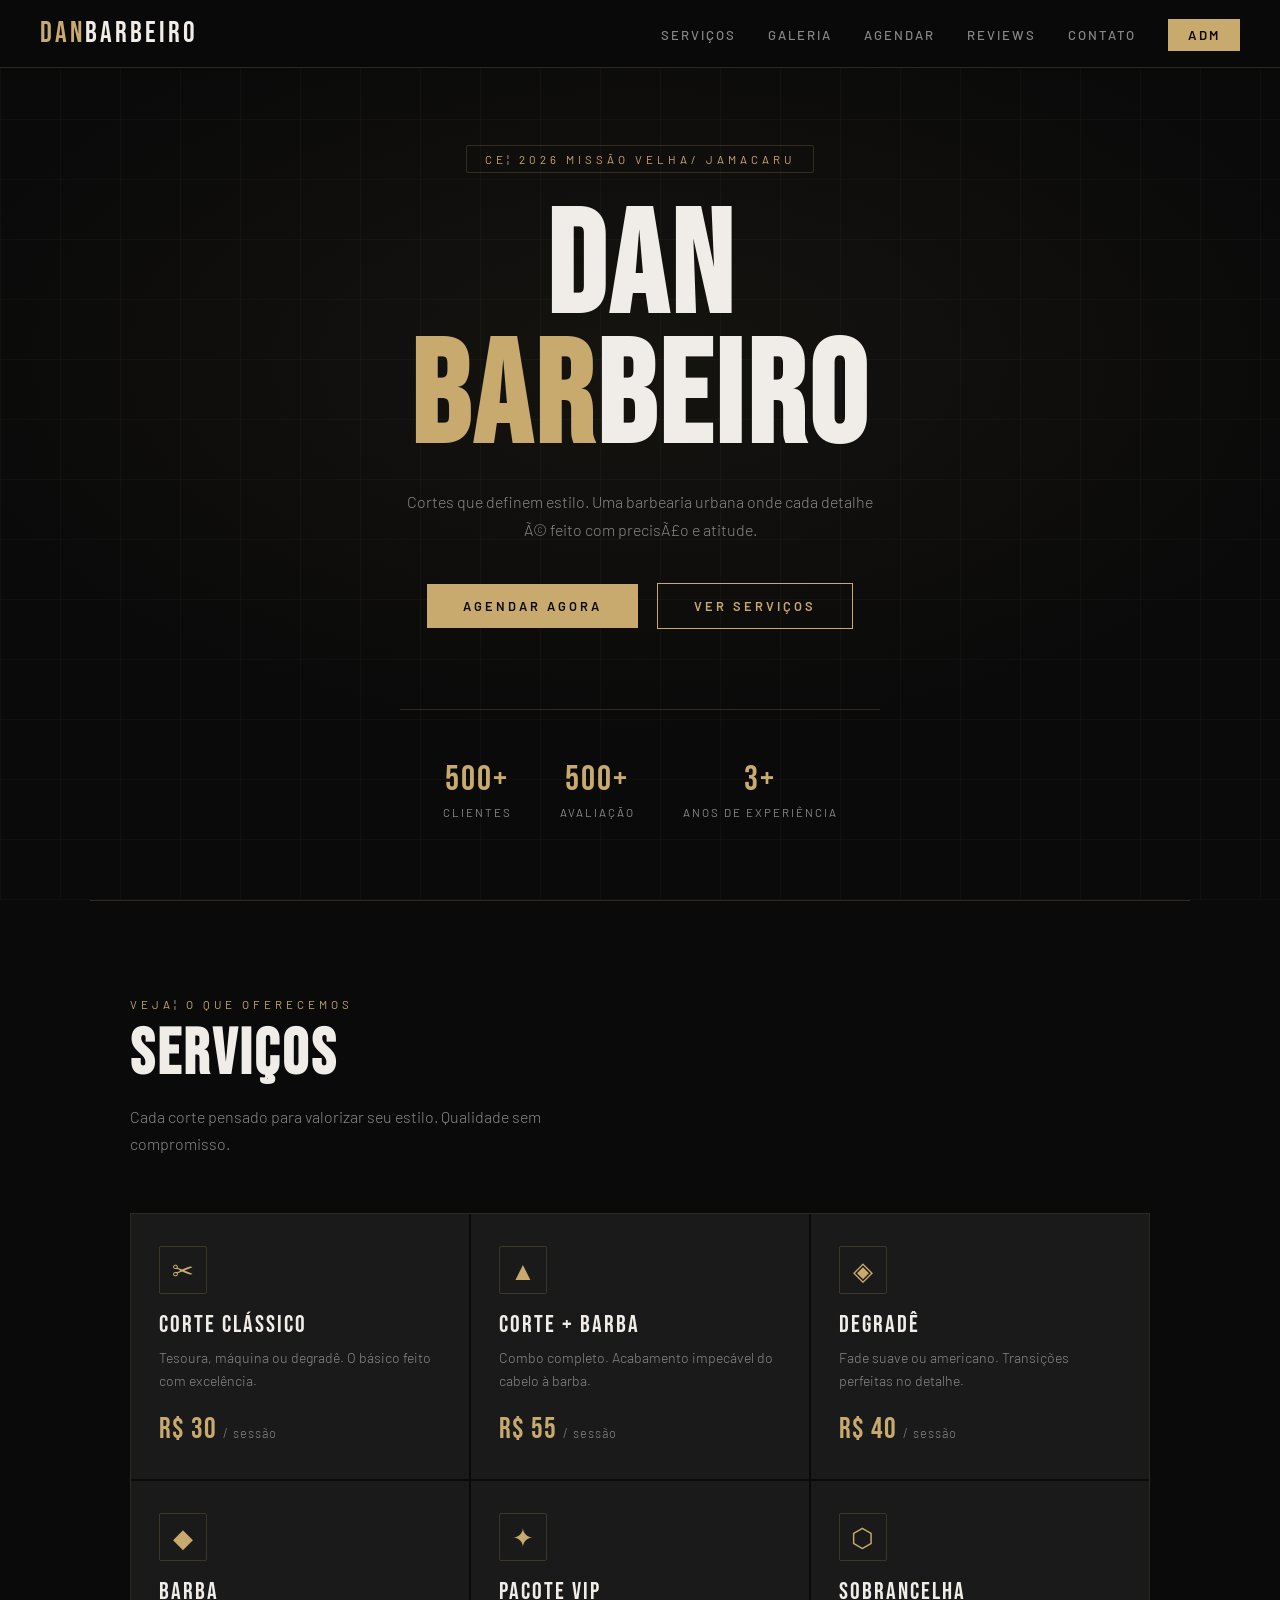
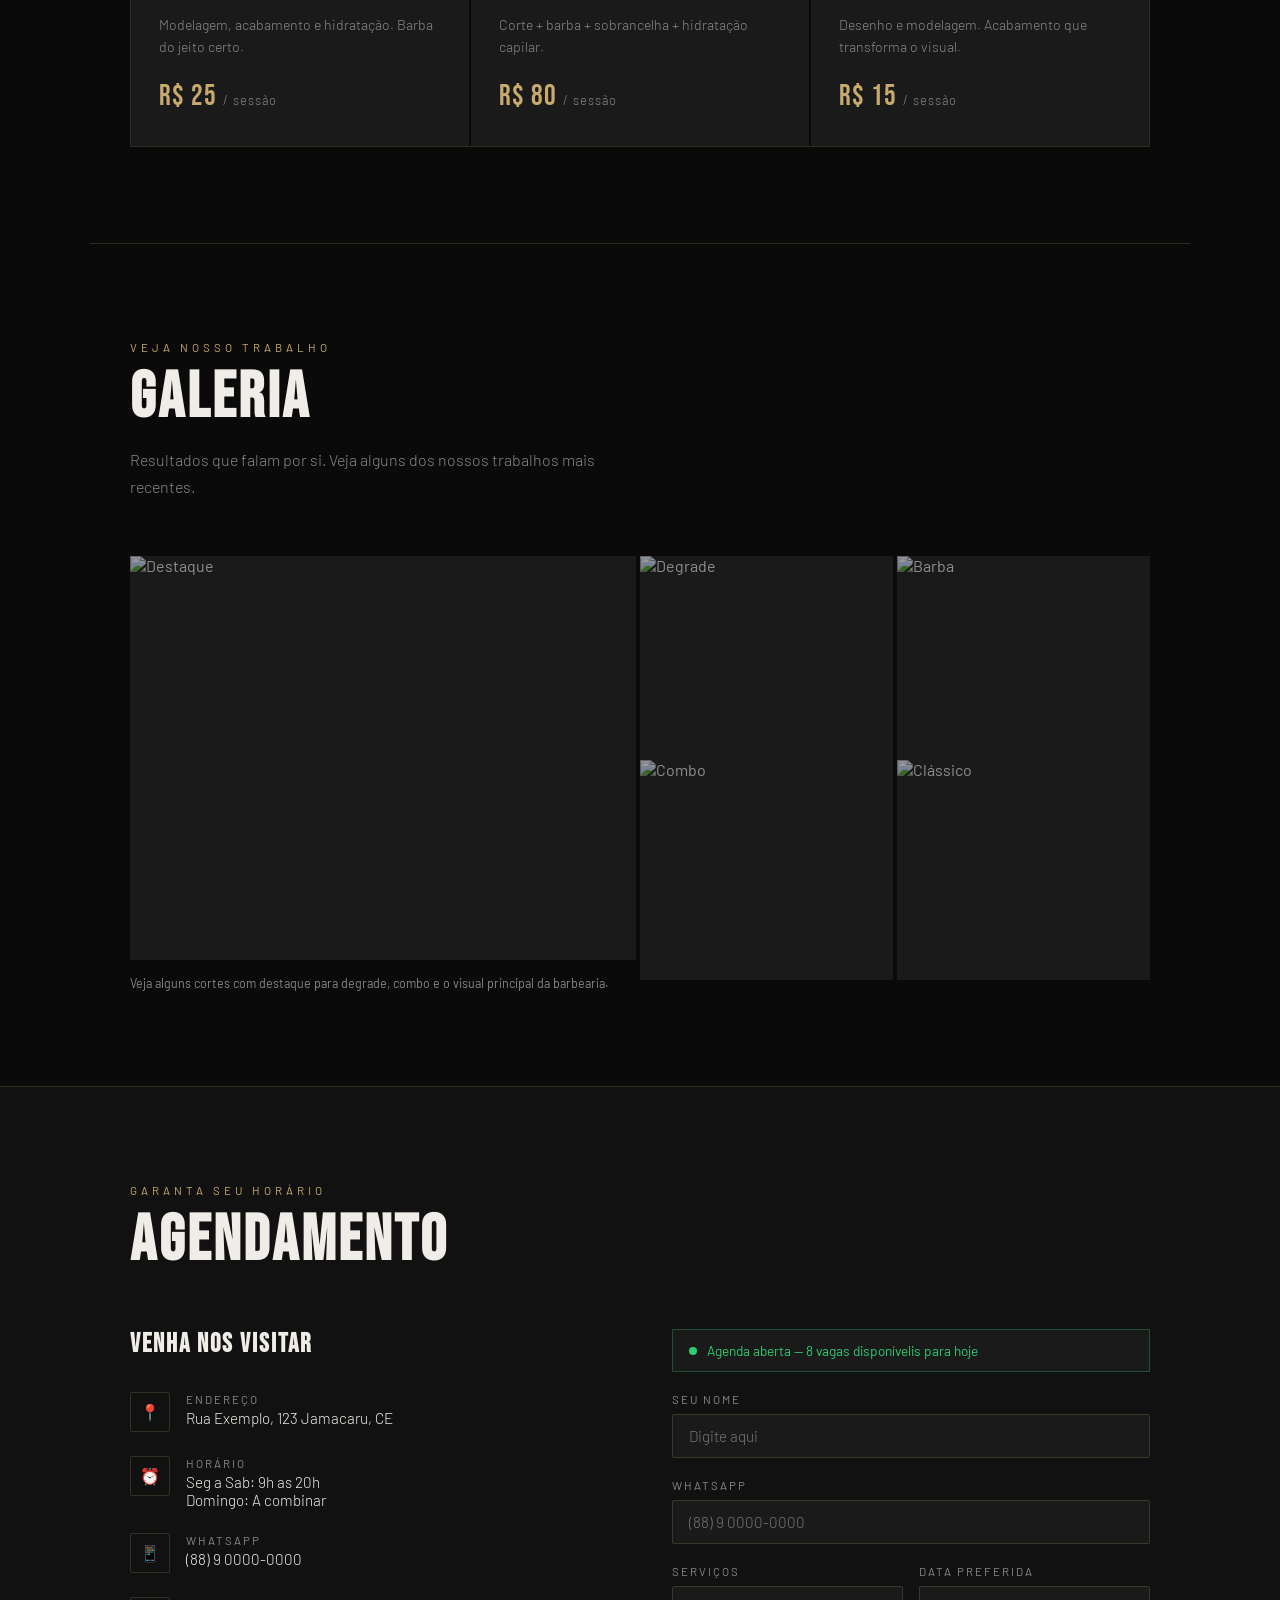
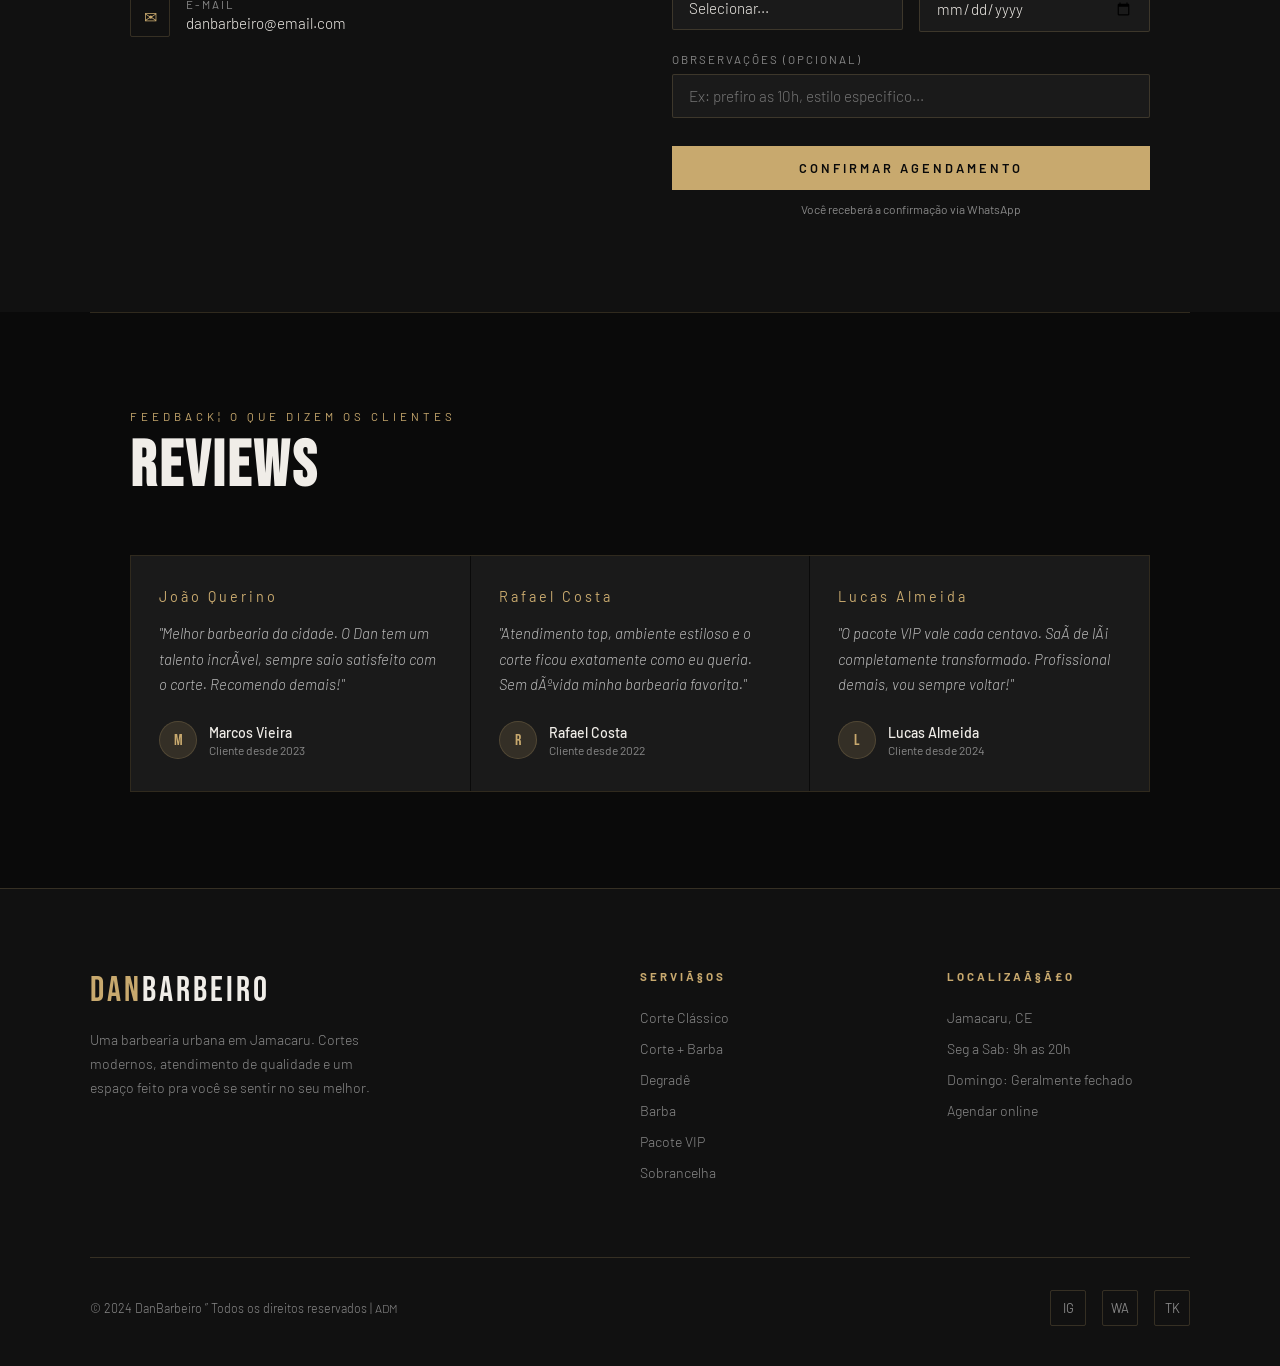
==== index.html @ a3c0af9f "Add files via upload Arquivos barbearia" ====
﻿<!DOCTYPE html>
<html lang="pt-BR">
<head>
  <meta charset="UTF-8">
  <meta name="viewport" content="width=device-width, initial-scale=1.0">
  <title>DanBarbeiro Barbearia Urbana | Jamacaru CE</title>
  <meta name="description" content="DanBarbeiro Barbearia urbana em Jamacaru. Cortes modernos, degrade, barba e muito mais. Agende online!">
  <link href="https://fonts.googleapis.com/css2?family=Bebas+Neue&family=Barlow:wght@300;400;500;600&display=swap" rel="stylesheet">
  <link rel="stylesheet" href="styles.css">
</head>
<body>

<!-- NAV -->
<nav>
  <a href="#hero" class="logo">Dan<span>Barbeiro</span></a>
  <ul class="nav-links">
    <li><a href="#promocoes-section" id="nav-promo" style="display:none;">Promoções</a></li>
    <li><a href="#servicos">Serviços</a></li>
    <li><a href="#galeria">Galeria</a></li>
    <li><a href="#agendamento-wrap">Agendar</a></li>
    <li><a href="#depoimentos">Reviews</a></li>
    <li><a href="#contato">Contato</a></li>
    <li><a href="admin.html" class="nav-cta" target="_blank">ADM</a></li>
  </ul>
</nav>

<!-- PROMO BANNER -->
<div id="promo-banner">
  <div class="promo-banner-inner">
    <span class="promo-banner-tag" id="promo-banner-tag">Veja¦ Promoção</span>
    <span class="promo-banner-text" id="promo-banner-text">Promoção especial disponivel!</span>
    <a href="#promocoes-section" class="promo-banner-btn">Ver oferta</a>
    <button class="promo-banner-close" onclick="closeBanner()">âœ•</button>
  </div>
</div>

<!-- HERO -->
<div id="hero">
  <div class="hero-bg"></div>
  <div class="hero-lines"></div>
  <div style="position:relative;z-index:1;">
    <div class="hero-tag fade-up">CE¦ 2026 Missão Velha/ Jamacaru</div>
    <h1 class="fade-up delay-1">DAN<br><span class="gold">BAR</span>BEIRO</h1>
    <p class="hero-sub fade-up delay-2">Cortes que definem estilo. Uma barbearia urbana onde cada detalhe Ã© feito com precisÃ£o e atitude.</p>
    <div class="fade-up delay-3">
      <a href="#agendamento-wrap" class="btn btn-primary">Agendar agora</a>
      <a href="#servicos" class="btn btn-outline">Ver serviços</a>
    </div>
    <div class="hero-stats fade-up delay-4">
      <div class="stat"><div class="stat-num">500+</div><div class="stat-label">Clientes</div></div>
      <div class="stat"><div class="stat-num">500+</div><div class="stat-label">Avaliação</div></div>
      <div class="stat"><div class="stat-num">3+</div><div class="stat-label">Anos de experiência</div></div>
    </div>
  </div>
</div>

<!-- Promoções -->
<div id="promocoes-section">
  <section style="border:none;">
    <div class="section-tag">Ações¦ Ofertas especiais</div>
    <h2 class="section-title">PROMOÇÕES</h2>
    <p class="section-sub">Aproveite nossas ofertas por tempo limitado.</p>
    <div class="promos-grid" id="promos-grid"></div>
  </section>
</div>

<!-- SERVIÇOS -->
<section id="servicos">
  <div class="section-tag">Veja¦ O que oferecemos</div>
  <h2 class="section-title">SERVIÇOS</h2>
  <p class="section-sub">Cada corte pensado para valorizar seu estilo. Qualidade sem compromisso.</p>
  <div class="services-grid" id="services-grid"></div>
</section>

<!-- GALERIA -->
<section id="galeria">
  <div class="section-tag">VEJA Nosso trabalho</div>
  <h2 class="section-title">GALERIA</h2>
  <p class="section-sub">Resultados que falam por si. Veja alguns dos nossos trabalhos mais recentes.</p>
  <div class="gallery-grid">
    <div class="gallery-item gallery-item-large">
      <img src="/Imagens/danbarber1.jpg" alt="Destaque" class="gallery-img">
      <div class="gallery-overlay"><span class="gallery-overlay-text">Destaque</span></div>
    </div>
    <div class="gallery-item">
      <img src="/Imagens/degrade.jpg" alt="Degrade" class="gallery-img">
      <div class="gallery-overlay"><span class="gallery-overlay-text">Degrade</span></div>
    </div>
    <div class="gallery-item">
      <img src="/Imagens/barba.png" alt="Barba" class="gallery-img">
      <div class="gallery-overlay"><span class="gallery-overlay-text">Ver resultados</span></div>
    </div>
    <div class="gallery-item">
      <img src="/Imagens/danbarber.jpg" alt="Combo" class="gallery-img">
      <div class="gallery-overlay"><span class="gallery-overlay-text">Combo</span></div>
    </div>
    <div class="gallery-item">
      <img src="/Imagens/classico.jpg" alt="Clássico" class="gallery-img">
      <div class="gallery-overlay"><span class="gallery-overlay-text">Ver corte</span></div>
    </div>
  </div>
  <p style="font-size:0.78rem;color:var(--muted);margin-top:1rem;">Veja alguns cortes com destaque para degrade, combo e o visual principal da barbearia.</p>
</section>

<!-- AGENDAMENTO -->
<div id="agendamento-wrap" style="border-top:1px solid var(--border);">
  <section style="max-width:1100px;margin:0 auto;border:none;padding-top:6rem;">
    <div class="section-tag">Garanta seu horário</div>
    <h2 class="section-title">AGENDAMENTO</h2>
    <div class="booking-layout">
      <div class="booking-info">
        <h3>Venha nos visitar</h3>
        <div class="info-item">
          <div class="info-icon">&#128205</div>
          <div><div class="info-item-label">Endereço</div><div class="info-item-value">Rua Exemplo, 123 Jamacaru, CE</div></div>
        </div>
        <div class="info-item">
          <div class="info-icon">&#9200</div>
          <div><div class="info-item-label">Horário</div><div class="info-item-value">Seg a Sab: 9h as 20h<br>Domingo: A combinar</div></div>
        </div>
        <div class="info-item">
          <div class="info-icon">&#128241</div>
          <div><div class="info-item-label">WhatsApp</div><div class="info-item-value" id="wa-display">(88) 9 0000-0000</div></div>
        </div>
        <div class="info-item">
          <div class="info-icon">&#9993</div>
          <div><div class="info-item-label">E-mail</div><div class="info-item-value" id="email-display">danbarbeiro@email.com</div></div>
        </div>
      </div>
      <div>
        <div class="agenda-status available" id="agenda-status">
          <div class="status-dot available" id="status-dot"></div>
          <span id="status-text">Agenda aberta vagas disponÃ­veis para hoje</span>
        </div>
        <div class="form-row">
          <label>Seu nome</label>
          <input type="text" id="book-name" placeholder="Digite aqui">
        </div>
        <div class="form-row">
          <label>WhatsApp</label>
          <input type="tel" id="book-phone" placeholder="(88) 9 0000-0000">
        </div>
        <div class="form-two">
          <div class="form-row">
            <label>Serviços</label>
            <select id="book-service">
              <option value="">Selecionar...</option>
            </select>
          </div>
          <div class="form-row">
            <label>Data preferida</label>
            <input type="date" id="book-date" min="">
          </div>
        </div>
        <div class="form-row">
          <label>Obrservações (opcional)</label>
          <input type="text" id="book-obs" placeholder="Ex: prefiro as 10h, estilo especifico...">
        </div>
        <button class="btn btn-primary" style="width:100%;margin-top:0.5rem;" onclick="handleBooking()">Confirmar agendamento</button>
        <p style="font-size:0.75rem;color:var(--muted);margin-top:0.75rem;text-align:center;">Você receberá a confirmação via WhatsApp</p>
      </div>
    </div>
  </section>
</div>

<!-- DEPOIMENTOS -->
<section id="depoimentos">
  <div class="section-tag">Feedback¦ O que dizem os clientes</div>
  <h2 class="section-title">REVIEWS</h2>
  <div class="testimonials-grid">
    <div class="testimonial-card">
    <div class="testimonial-stars">João Querino</div>
      <p class="testimonial-text">"Melhor barbearia da cidade. O Dan tem um talento incrÃ­vel, sempre saio satisfeito com o corte. Recomendo demais!"</p>
      <div class="testimonial-author"><div class="author-avatar">M</div><div><div class="author-name">Marcos Vieira</div><div class="author-since">Cliente desde 2023</div></div></div>
    </div>
    <div class="testimonial-card">
      <div class="testimonial-stars">Rafael Costa</div>
      <p class="testimonial-text">"Atendimento top, ambiente estiloso e o corte ficou exatamente como eu queria. Sem dÃºvida minha barbearia favorita."</p>
      <div class="testimonial-author"><div class="author-avatar">R</div><div><div class="author-name">Rafael Costa</div><div class="author-since">Cliente desde 2022</div></div></div>
    </div>
    <div class="testimonial-card">
      <div class="testimonial-stars">Lucas Almeida</div>
      <p class="testimonial-text">"O pacote VIP vale cada centavo. SaÃ­ de lÃ¡ completamente transformado. Profissional demais, vou sempre voltar!"</p>
      <div class="testimonial-author"><div class="author-avatar">L</div><div><div class="author-name">Lucas Almeida</div><div class="author-since">Cliente desde 2024</div></div></div>
    </div>
  </div>
</section>

<!-- FOOTER -->
<footer id="contato">
  <div class="footer-inner">
    <div class="footer-top">
      <div class="footer-brand">
        <a href="#hero" class="logo">Dan<span>Barbeiro</span></a>
        <p>Uma barbearia urbana em Jamacaru. Cortes modernos, atendimento de qualidade e um espaço feito pra você se sentir no seu melhor.</p>
      </div>
      <div class="footer-col">
        <h4>ServiÃ§os</h4>
        <ul id="footer-services"></ul>
      </div>
      <div class="footer-col">
        <h4>LocalizaÃ§Ã£o</h4>
        <ul>
          <li><span>Jamacaru, CE</span></li>
          <li><span>Seg a Sab: 9h as 20h</span></li>
          <li><span>Domingo: Geralmente fechado</span></li>
          <li><a href="#agendamento-wrap">Agendar online</a></li>
        </ul>
      </div>
    </div>
    <div class="footer-bottom">
      <p>© 2024 DanBarbeiro ” Todos os direitos reservados | <a href="adm.html" style="color:var(--muted);text-decoration:none;font-size:0.75rem;">ADM</a></p>
      <div class="social-links">
        <a href="#" class="social-link" title="Instagram">IG</a>
        <a href="#" class="social-link" title="WhatsApp">WA</a>
        <a href="#" class="social-link" title="TikTok">TK</a>
      </div>
    </div>
  </div>
</footer>

<div class="toast" id="toast"></div>

<script src="main.js"></script>
<script>
  const DEFAULT_SERVICES = [
    { id:1, name:'Corte Clássico', desc:'Tesoura, máquina ou degradê. O básico feito com excelência.', icon:'✂', price:30 },
    { id:2, name:'Corte + Barba', desc:'Combo completo. Acabamento impecável do cabelo à barba.', icon:'▲', price:55 },
    { id:3, name:'Degradê', desc:'Fade suave ou americano. Transições perfeitas no detalhe.', icon:'◈', price:40 },
    { id:4, name:'Barba', desc:'Modelagem, acabamento e hidratação. Barba do jeito certo.', icon:'◆', price:25 },
    { id:5, name:'Pacote VIP', desc:'Corte + barba + sobrancelha + hidratação capilar.', icon:'✦', price:80 },
    { id:6, name:'Sobrancelha', desc:'Desenho e modelagem. Acabamento que transforma o visual.', icon:'⬡', price:15 }
  ];

  function getServices() {
    const stored = load('db_services', []);
    return DEFAULT_SERVICES.map(def => ({ ...def, ...(stored.find(item => item.id === def.id) || {}) }));
  }

  function renderServices() {
    const services = getServices();
    const grid = document.getElementById('services-grid');
    const sel = document.getElementById('book-service');
    const footerServices = document.getElementById('footer-services');

    grid.innerHTML = services.map(s => `
      <div class="service-card">
        <div class="service-icon">${s.icon || '✦'}</div>
        <div class="service-name">${s.name}</div>
        <div class="service-desc">${s.desc || 'Serviço especial da barbearia.'}</div>
        <div class="service-price">R$ ${Number(s.price).toFixed(0)} <span>/ sessão</span></div>
      </div>`).join('');

    sel.innerHTML = '<option value="">Selecionar...</option>' +
      services.map(s => `<option value="${s.name} — R$ ${Number(s.price).toFixed(0)}">${s.name} — R$ ${Number(s.price).toFixed(0)}</option>`).join('');

    if (footerServices) {
      footerServices.innerHTML = services.map(s => `<li><a href="#agendamento-wrap">${s.name}</a></li>`).join('');
    }
  }

  document.addEventListener('DOMContentLoaded', () => {
    renderServices();
    window.addEventListener('storage', event => {
      if (event.key === 'db_services') renderServices();
    });
  });
</script>
</body>
</html>
---- styles.css ----
/* =========================================================
   DanBarbeiro - estilo principal do site
   Arquivo separado para facilitar manutenção e organização.
   ========================================================= */

*, *::before, *::after { box-sizing: border-box; margin: 0; padding: 0; }
:root {
  --black: #0a0a0a; --dark: #111111; --card: #1a1a1a;
  --accent: #C8A96E; --accent2: #e8c98e; --text: #f0ede8; --muted: #888;
  --border: rgba(200,169,110,0.2); --success: #2ecc71; --danger: #e74c3c;
  --font-head: 'Bebas Neue', sans-serif; --font-body: 'Barlow', sans-serif;
}
html { scroll-behavior: smooth; }
body { background: var(--black); color: var(--text); font-family: var(--font-body); overflow-x: hidden; }

/* NAV */
nav {
  position: fixed; top: 0; left: 0; right: 0; z-index: 100;
  display: flex; align-items: center; justify-content: space-between;
  padding: 1rem 2.5rem;
  background: rgba(10,10,10,0.95); backdrop-filter: blur(8px);
  border-bottom: 1px solid var(--border);
}
.logo { font-family: var(--font-head); font-size: 1.8rem; letter-spacing: 3px; color: var(--accent); text-decoration: none; }
.logo span { color: var(--text); }
.nav-links { display: flex; gap: 2rem; list-style: none; align-items: center; }
.nav-links a { color: var(--muted); text-decoration: none; font-size: 0.82rem; letter-spacing: 2px; text-transform: uppercase; font-weight: 500; transition: color 0.2s; }
.nav-links a:hover { color: var(--accent); }
.nav-cta { background: var(--accent); color: var(--black) !important; padding: 8px 20px; font-weight: 600 !important; }
.nav-cta:hover { background: var(--accent2) !important; color: var(--black) !important; }

/* PROMO BANNER */
#promo-banner {
  position: fixed; top: 60px; left: 0; right: 0; z-index: 99;
  background: var(--accent); color: var(--black); padding: 0;
  overflow: hidden; max-height: 0; transition: max-height 0.4s, padding 0.4s;
}
#promo-banner.visible { max-height: 60px; padding: 10px 2rem; }
.promo-banner-inner { display: flex; align-items: center; justify-content: center; gap: 1.5rem; flex-wrap: wrap; }
.promo-banner-text { font-size: 0.88rem; font-weight: 600; letter-spacing: 1px; }
.promo-banner-tag { font-family: var(--font-head); font-size: 1.1rem; letter-spacing: 2px; }
.promo-banner-btn { background: var(--black); color: var(--accent); padding: 5px 16px; font-size: 0.75rem; letter-spacing: 2px; text-transform: uppercase; font-weight: 600; text-decoration: none; border: none; cursor: pointer; font-family: var(--font-body); transition: background 0.2s; }
.promo-banner-btn:hover { background: #222; }
.promo-banner-close { background: none; border: none; color: var(--black); font-size: 1.2rem; cursor: pointer; padding: 0 4px; opacity: 0.6; margin-left: 1rem; }
.promo-banner-close:hover { opacity: 1; }

/* HERO */
#hero {
  min-height: 100vh; display: grid; place-items: center; text-align: center;
  padding: 8rem 2rem 4rem; background: var(--black); position: relative; overflow: hidden;
}
.hero-bg { position: absolute; inset: 0; background: radial-gradient(ellipse 80% 60% at 50% 40%, rgba(200,169,110,0.06) 0%, transparent 70%); pointer-events: none; }
.hero-lines { position: absolute; inset: 0; pointer-events: none; background-image: repeating-linear-gradient(90deg, rgba(200,169,110,0.04) 0 1px, transparent 1px 60px), repeating-linear-gradient(0deg, rgba(200,169,110,0.04) 0 1px, transparent 1px 60px); }
.hero-tag { display: inline-block; font-size: 0.72rem; letter-spacing: 4px; text-transform: uppercase; color: var(--accent); border: 1px solid var(--border); padding: 6px 18px; border-radius: 2px; margin-bottom: 2rem; }
h1 { font-family: var(--font-head); font-size: clamp(4rem, 12vw, 9rem); line-height: 0.9; letter-spacing: 4px; color: var(--text); margin-bottom: 1.5rem; }
h1 .gold { color: var(--accent); }
.hero-sub { font-size: 1rem; color: var(--muted); max-width: 480px; margin: 0 auto 2.5rem; line-height: 1.7; font-weight: 300; }
.btn { display: inline-block; padding: 14px 36px; font-family: var(--font-body); font-size: 0.8rem; letter-spacing: 3px; text-transform: uppercase; font-weight: 600; text-decoration: none; border: none; cursor: pointer; transition: all 0.25s; }
.btn-primary { background: var(--accent); color: var(--black); }
.btn-primary:hover { background: var(--accent2); transform: translateY(-2px); }
.btn-outline { background: transparent; color: var(--accent); border: 1px solid var(--accent); margin-left: 1rem; }
.btn-outline:hover { background: rgba(200,169,110,0.1); transform: translateY(-2px); }
.hero-stats { display: flex; gap: 3rem; justify-content: center; margin-top: 5rem; padding-top: 3rem; border-top: 1px solid var(--border); }
.stat { text-align: center; }
.stat-num { font-family: var(--font-head); font-size: 2.2rem; color: var(--accent); letter-spacing: 2px; }
.stat-label { font-size: 0.72rem; color: var(--muted); letter-spacing: 2px; text-transform: uppercase; margin-top: 4px; }

/* SECTIONS */
section { padding: 6rem 2.5rem; max-width: 1100px; margin: 0 auto; }
.section-tag { font-size: 0.72rem; letter-spacing: 4px; text-transform: uppercase; color: var(--accent); margin-bottom: 0.75rem; }
.section-title { font-family: var(--font-head); font-size: clamp(2.5rem, 5vw, 4rem); letter-spacing: 3px; color: var(--text); margin-bottom: 1rem; line-height: 1; }
.section-sub { color: var(--muted); max-width: 480px; line-height: 1.7; font-weight: 300; }

/* PROMOÇÕES SECTION */
#promocoes-section { border-top: 1px solid var(--border); display: none; }
#promocoes-section.visible { display: block; }
.promos-grid { display: grid; grid-template-columns: repeat(auto-fit, minmax(280px, 1fr)); gap: 1px; margin-top: 3rem; border: 1px solid var(--border); }
.promo-card-site {
  background: var(--card); padding: 2rem 1.75rem; position: relative; overflow: hidden;
  transition: background 0.25s;
}
.promo-card-site:hover { background: #222; }
.promo-card-site::before { content: ''; position: absolute; left: 0; top: 0; bottom: 0; width: 3px; background: var(--accent); }
.promo-card-tag { font-size: 0.65rem; letter-spacing: 3px; text-transform: uppercase; color: var(--accent); margin-bottom: 0.5rem; }
.promo-card-name { font-family: var(--font-head); font-size: 1.8rem; letter-spacing: 2px; color: var(--text); }
.promo-card-desc { font-size: 0.85rem; color: var(--muted); margin-top: 6px; font-weight: 300; line-height: 1.6; }
.promo-card-discount { font-family: var(--font-head); font-size: 3rem; color: var(--accent); margin-top: 1rem; letter-spacing: 1px; }
.promo-card-expiry { font-size: 0.72rem; color: var(--muted); margin-top: 6px; letter-spacing: 1px; }

/* SERVIÇOS */
#servicos { border-top: 1px solid var(--border); }
.services-grid { display: grid; grid-template-columns: repeat(auto-fit, minmax(260px, 1fr)); gap: 1.5px; margin-top: 3.5rem; border: 1.5px solid var(--border); }
.service-card { background: var(--card); padding: 2rem 1.75rem; transition: background 0.25s; cursor: default; }
.service-card:hover { background: #222; }
.service-icon { font-size: 1.6rem; margin-bottom: 1rem; width: 48px; height: 48px; display: grid; place-items: center; border: 1px solid var(--border); border-radius: 2px; color: var(--accent); }
.service-name { font-family: var(--font-head); font-size: 1.5rem; letter-spacing: 2px; color: var(--text); margin-bottom: 0.5rem; }
.service-desc { font-size: 0.88rem; color: var(--muted); line-height: 1.6; margin-bottom: 1.25rem; font-weight: 300; }
.service-price { font-family: var(--font-head); font-size: 1.8rem; color: var(--accent); letter-spacing: 1px; }
.service-price span { font-family: var(--font-body); font-size: 0.8rem; color: var(--muted); font-weight: 300; }

/* GALERIA */
#galeria { border-top: 1px solid var(--border); }
.gallery-grid { display: grid; grid-template-columns: 2fr 1fr 1fr; grid-template-rows: 200px 200px; gap: 4px; margin-top: 3.5rem; }
.gallery-item { position: relative; overflow: hidden; display: flex; align-items: center; justify-content: center; min-height: 220px; background: var(--card); }
.gallery-item:first-child { grid-row: span 2; }
.gallery-item .gallery-img { width: 100%; height: 100%; object-fit: cover; filter: brightness(0.6); transition: transform 0.3s ease, filter 0.3s ease; }
.gallery-item:hover .gallery-img { filter: brightness(1); transform: scale(1.02); }
.gallery-placeholder { width: 100%; height: 100%; display: flex; flex-direction: column; align-items: center; justify-content: center; gap: 8px; background: linear-gradient(135deg, #1a1a1a 0%, #222 100%); }
.gallery-placeholder .gi-label { font-size: 0.72rem; letter-spacing: 2px; text-transform: uppercase; color: var(--muted); }
.gallery-placeholder .gi-icon { font-size: 2rem; color: var(--border); width: 56px; height: 56px; border: 1px solid var(--border); display: grid; place-items: center; border-radius: 2px; color: var(--accent); }
.gallery-overlay { position: absolute; inset: 0; background: linear-gradient(180deg, rgba(10,10,10,0.25) 0%, rgba(10,10,10,0.55) 100%); opacity: 0; transition: opacity 0.3s; display: flex; align-items: center; justify-content: center; }
.gallery-item:hover .gallery-overlay { opacity: 1; }
.gallery-overlay-text { font-size: 0.72rem; letter-spacing: 3px; text-transform: uppercase; color: var(--accent); }

/* AGENDAMENTO */
#agendamento-wrap { background: var(--dark); border-top: 1px solid var(--border); }
.booking-layout { display: grid; grid-template-columns: 1fr 1fr; gap: 4rem; margin-top: 3.5rem; align-items: start; }
.booking-info h3 { font-family: var(--font-head); font-size: 1.6rem; letter-spacing: 2px; color: var(--text); margin-bottom: 2rem; }
.info-item { display: flex; gap: 1rem; margin-bottom: 1.5rem; align-items: flex-start; }
.info-icon { width: 40px; height: 40px; min-width: 40px; border: 1px solid var(--border); display: grid; place-items: center; color: var(--accent); font-size: 1rem; border-radius: 2px; }
.info-item-label { font-size: 0.72rem; letter-spacing: 2px; text-transform: uppercase; color: var(--muted); }
.info-item-value { font-size: 0.95rem; color: var(--text); font-weight: 300; margin-top: 3px; }
.form-row { margin-bottom: 1.25rem; }
.form-row label { display: block; font-size: 0.72rem; letter-spacing: 2px; text-transform: uppercase; color: var(--muted); margin-bottom: 8px; }
.form-row input, .form-row select { width: 100%; background: var(--card); border: 1px solid var(--border); color: var(--text); padding: 12px 16px; font-family: var(--font-body); font-size: 0.95rem; font-weight: 300; border-radius: 2px; outline: none; transition: border-color 0.2s; -webkit-appearance: none; }
.form-row input:focus, .form-row select:focus { border-color: var(--accent); }
.form-row select option { background: var(--card); color: var(--text); }
.form-two { display: grid; grid-template-columns: 1fr 1fr; gap: 1rem; }

/* STATUS AGENDA */
.agenda-status {
  display: flex; align-items: center; gap: 10px; padding: 12px 16px;
  margin-bottom: 1.25rem; border: 1px solid var(--border); background: var(--card);
  font-size: 0.85rem; color: var(--muted);
}
.agenda-status.full { border-color: var(--danger); color: var(--danger); }
.agenda-status.available { border-color: rgba(46,204,113,0.3); color: var(--success); }
.status-dot { width: 8px; height: 8px; border-radius: 50%; }
.status-dot.full { background: var(--danger); }
.status-dot.available { background: var(--success); }

/* DEPOIMENTOS */
#depoimentos { border-top: 1px solid var(--border); }
.testimonials-grid { display: grid; grid-template-columns: repeat(auto-fit, minmax(280px, 1fr)); gap: 1px; margin-top: 3.5rem; border: 1px solid var(--border); }
.testimonial-card { background: var(--card); padding: 2rem 1.75rem; transition: background 0.25s; }
.testimonial-card:hover { background: #202020; }
.testimonial-stars { color: var(--accent); font-size: 0.9rem; letter-spacing: 3px; margin-bottom: 1rem; }
.testimonial-text { font-size: 0.93rem; color: #bbb; line-height: 1.7; font-weight: 300; margin-bottom: 1.5rem; font-style: italic; }
.testimonial-author { display: flex; align-items: center; gap: 12px; }
.author-avatar { width: 38px; height: 38px; border-radius: 50%; background: rgba(200,169,110,0.15); border: 1px solid var(--border); display: grid; place-items: center; font-family: var(--font-head); font-size: 1rem; color: var(--accent); }
.author-name { font-size: 0.88rem; font-weight: 500; color: var(--text); }
.author-since { font-size: 0.75rem; color: var(--muted); margin-top: 2px; }

/* FOOTER */
footer { background: var(--dark); border-top: 1px solid var(--border); padding: 5rem 2.5rem 2.5rem; }
.footer-inner { max-width: 1100px; margin: 0 auto; }
.footer-top { display: grid; grid-template-columns: 2fr 1fr 1fr; gap: 4rem; margin-bottom: 4rem; }
.footer-brand .logo { font-size: 2.2rem; display: block; margin-bottom: 1rem; }
.footer-brand p { font-size: 0.88rem; color: var(--muted); line-height: 1.7; max-width: 300px; font-weight: 300; }
.footer-col h4 { font-size: 0.72rem; letter-spacing: 3px; text-transform: uppercase; color: var(--accent); margin-bottom: 1.5rem; }
.footer-col ul { list-style: none; }
.footer-col ul li { margin-bottom: 0.75rem; }
.footer-col ul li a { color: var(--muted); text-decoration: none; font-size: 0.88rem; font-weight: 300; transition: color 0.2s; }
.footer-col ul li a:hover { color: var(--text); }
.footer-col ul li span { color: var(--muted); font-size: 0.88rem; font-weight: 300; }
.footer-bottom { border-top: 1px solid var(--border); padding-top: 2rem; display: flex; justify-content: space-between; align-items: center; flex-wrap: wrap; gap: 1rem; }
.footer-bottom p { font-size: 0.78rem; color: var(--muted); font-weight: 300; }
.social-links { display: flex; gap: 1rem; }
.social-link { width: 36px; height: 36px; border: 1px solid var(--border); display: grid; place-items: center; color: var(--muted); text-decoration: none; font-size: 0.8rem; border-radius: 2px; transition: all 0.2s; }
.social-link:hover { border-color: var(--accent); color: var(--accent); }

/* TOAST */
.toast { position: fixed; bottom: 2rem; right: 2rem; background: var(--accent); color: var(--black); padding: 12px 24px; font-size: 0.85rem; font-weight: 600; letter-spacing: 1px; z-index: 999; transform: translateY(100px); opacity: 0; transition: all 0.3s; }
.toast.show { transform: translateY(0); opacity: 1; }
.toast.error { background: var(--danger); color: #fff; }

/* ANIMS */
@keyframes fadeUp { from { opacity: 0; transform: translateY(30px); } to { opacity: 1; transform: translateY(0); } }
.fade-up { animation: fadeUp 0.8s ease forwards; }
.delay-1 { animation-delay: 0.1s; opacity: 0; }
.delay-2 { animation-delay: 0.25s; opacity: 0; }
.delay-3 { animation-delay: 0.4s; opacity: 0; }
.delay-4 { animation-delay: 0.55s; opacity: 0; }

@media (max-width: 768px) {
  nav { padding: 1rem 1.25rem; }
  .nav-links { display: none; }
  section { padding: 4rem 1.25rem; }
  .booking-layout { grid-template-columns: 1fr; gap: 2rem; }
  .gallery-grid { grid-template-columns: 1fr 1fr; grid-template-rows: auto; }
  .gallery-item:first-child { grid-column: span 2; height: 220px; }
  .footer-top { grid-template-columns: 1fr; gap: 2.5rem; }
  .hero-stats { gap: 1.5rem; }
  .form-two { grid-template-columns: 1fr; }
}
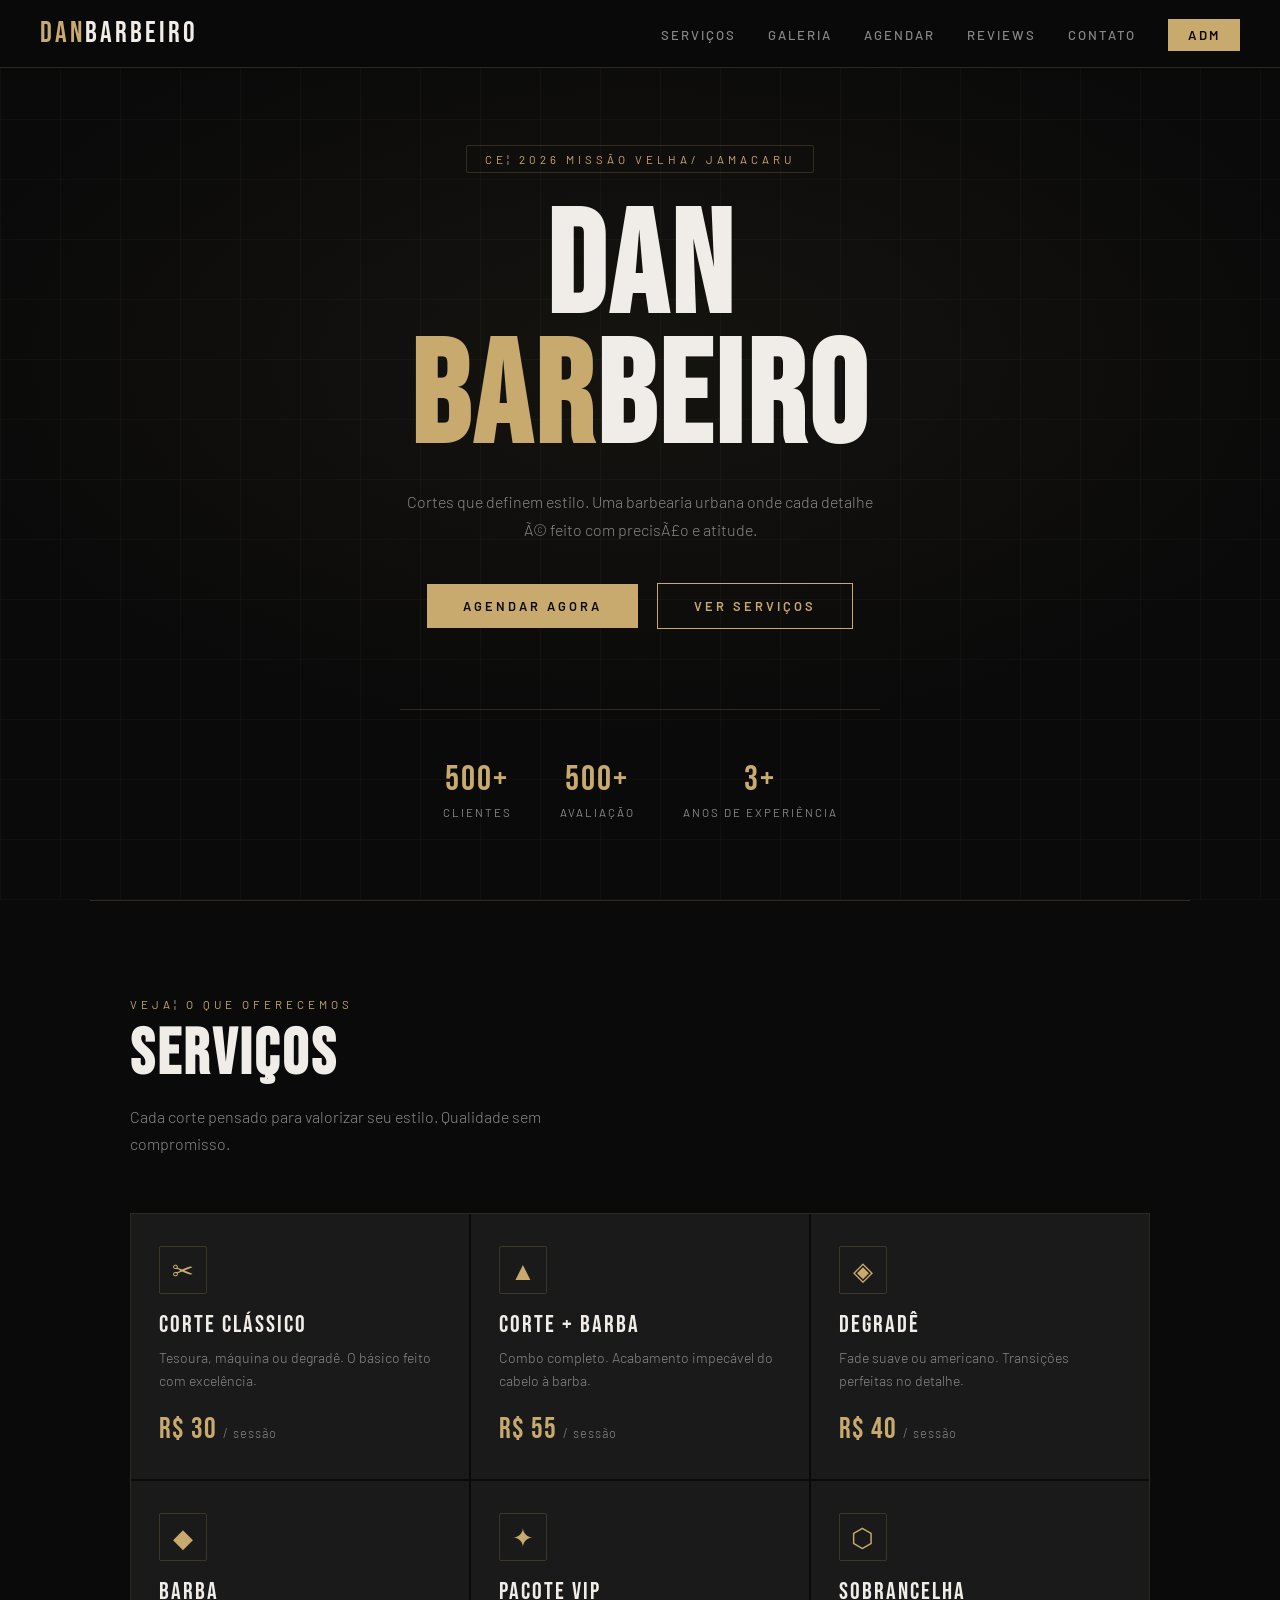
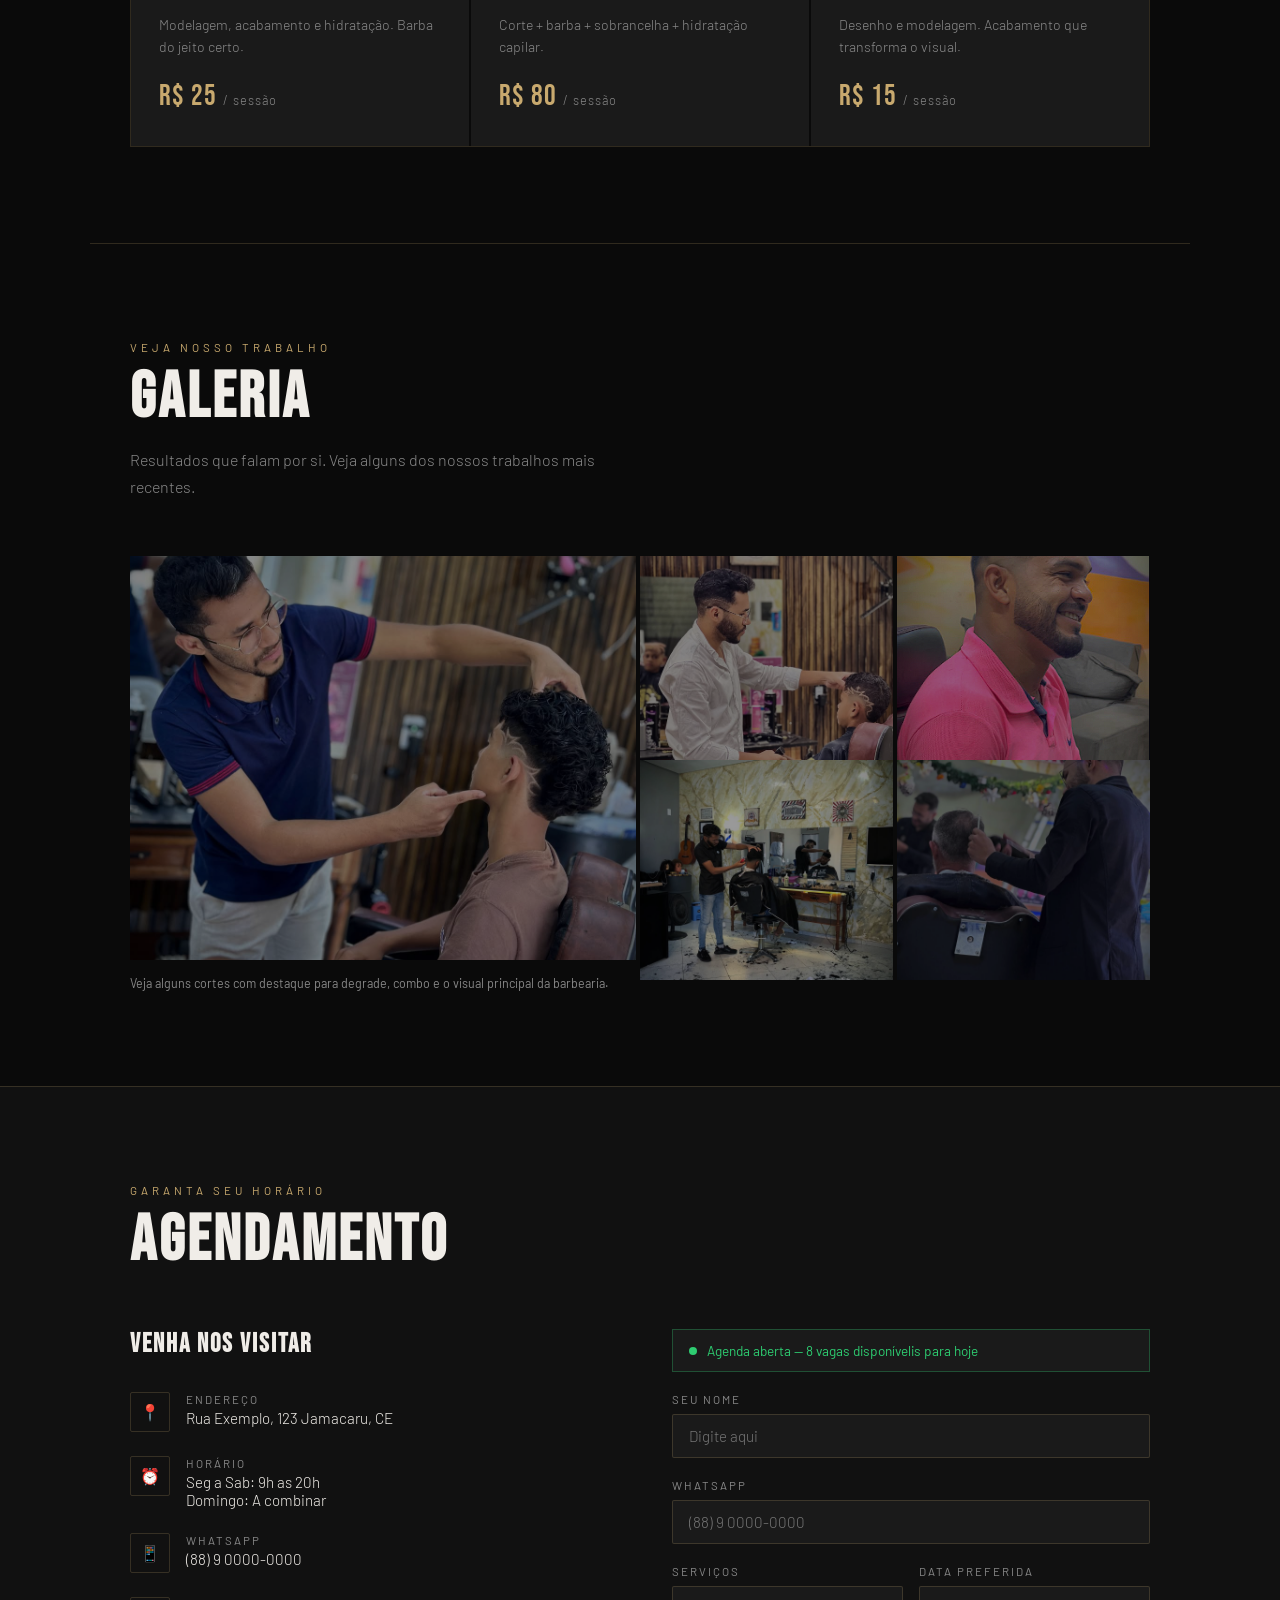
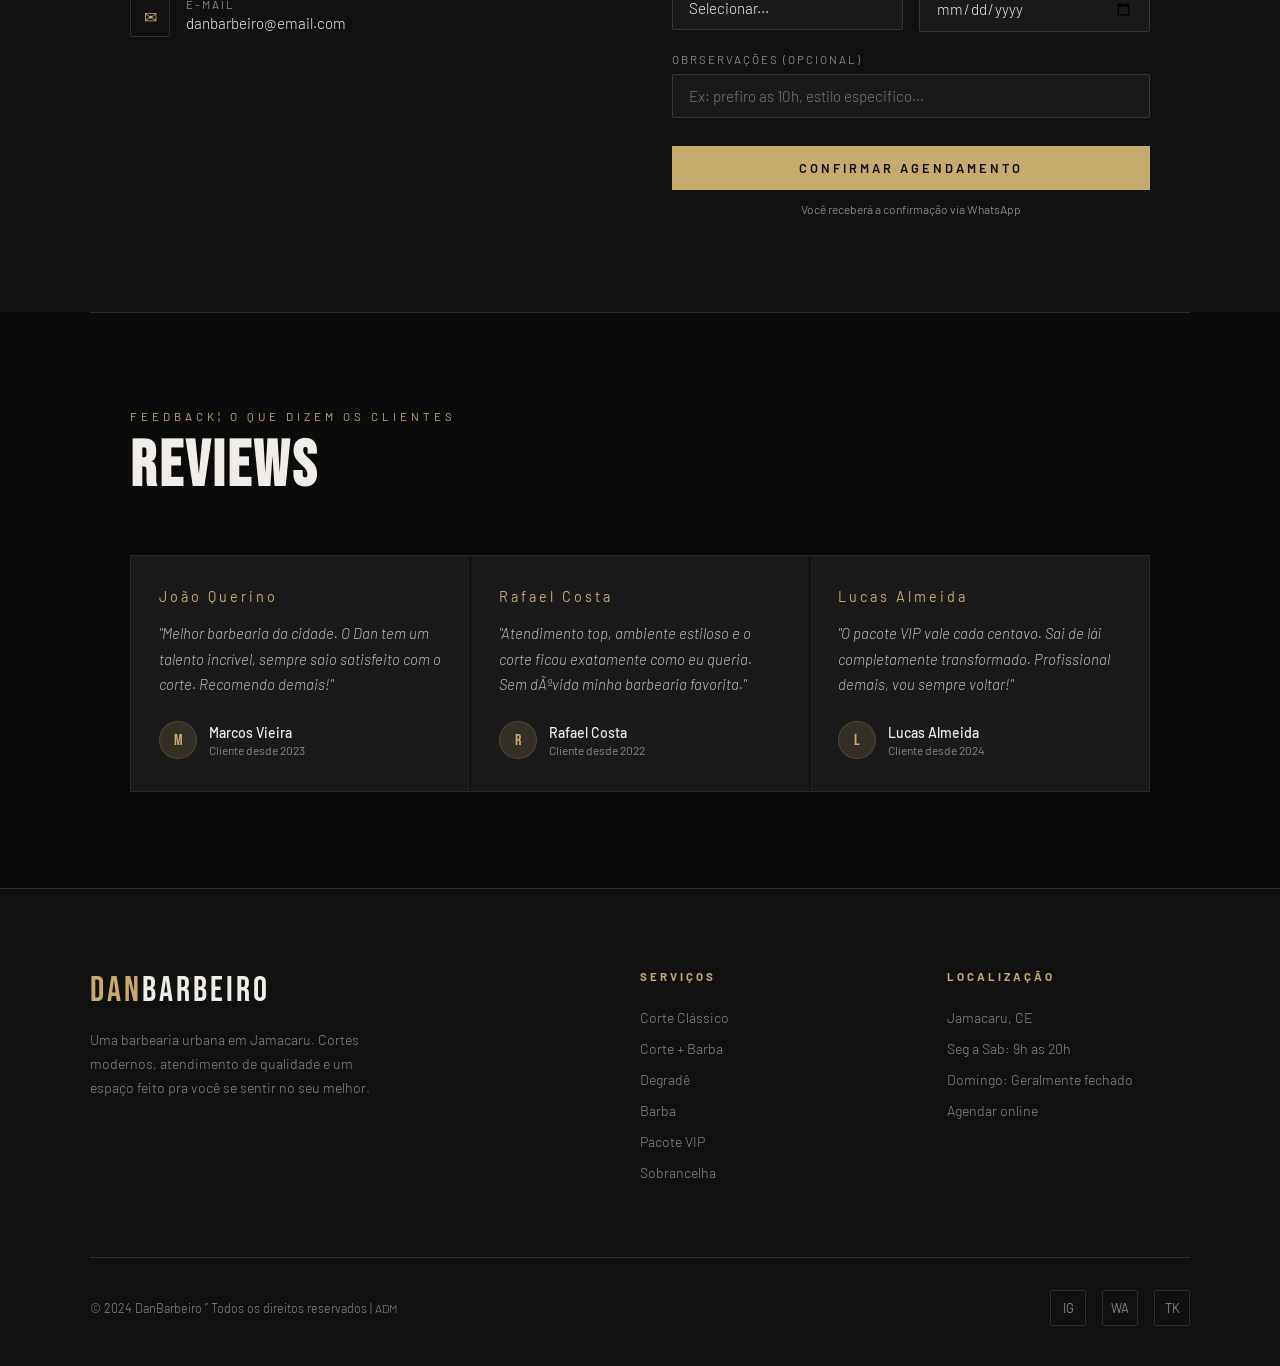
==== commit 7fad669c: "Atualização 2.0" ====
--- a/index.html
+++ b/index.html
@@ -13,6 +13,7 @@
 <!-- NAV -->
 <nav>
   <a href="#hero" class="logo">Dan<span>Barbeiro</span></a>
+  <button class="hamburger" onclick="toggleMenu()">☰</button>
   <ul class="nav-links">
     <li><a href="#promocoes-section" id="nav-promo" style="display:none;">Promoções</a></li>
     <li><a href="#servicos">Serviços</a></li>
@@ -79,23 +80,23 @@
   <p class="section-sub">Resultados que falam por si. Veja alguns dos nossos trabalhos mais recentes.</p>
   <div class="gallery-grid">
     <div class="gallery-item gallery-item-large">
-      <img src="/Imagens/danbarber1.jpg" alt="Destaque" class="gallery-img">
+      <img src="Imagens/danbarber1.jpg" alt="Destaque" class="gallery-img">
       <div class="gallery-overlay"><span class="gallery-overlay-text">Destaque</span></div>
     </div>
     <div class="gallery-item">
-      <img src="/Imagens/degrade.jpg" alt="Degrade" class="gallery-img">
+      <img src="Imagens/degrade.jpg" alt="Degrade" class="gallery-img">
       <div class="gallery-overlay"><span class="gallery-overlay-text">Degrade</span></div>
     </div>
     <div class="gallery-item">
-      <img src="/Imagens/barba.png" alt="Barba" class="gallery-img">
+      <img src="Imagens/barba.png" alt="Barba" class="gallery-img">
       <div class="gallery-overlay"><span class="gallery-overlay-text">Ver resultados</span></div>
     </div>
     <div class="gallery-item">
-      <img src="/Imagens/danbarber.jpg" alt="Combo" class="gallery-img">
+      <img src="Imagens/danbarber.jpg" alt="Combo" class="gallery-img">
       <div class="gallery-overlay"><span class="gallery-overlay-text">Combo</span></div>
     </div>
     <div class="gallery-item">
-      <img src="/Imagens/classico.jpg" alt="Clássico" class="gallery-img">
+      <img src="Imagens/classico.jpg" alt="Clássico" class="gallery-img">
       <div class="gallery-overlay"><span class="gallery-overlay-text">Ver corte</span></div>
     </div>
   </div>
@@ -170,7 +171,7 @@
   <div class="testimonials-grid">
     <div class="testimonial-card">
     <div class="testimonial-stars">João Querino</div>
-      <p class="testimonial-text">"Melhor barbearia da cidade. O Dan tem um talento incrÃ­vel, sempre saio satisfeito com o corte. Recomendo demais!"</p>
+      <p class="testimonial-text">"Melhor barbearia da cidade. O Dan tem um talento incrível, sempre saio satisfeito com o corte. Recomendo demais!"</p>
       <div class="testimonial-author"><div class="author-avatar">M</div><div><div class="author-name">Marcos Vieira</div><div class="author-since">Cliente desde 2023</div></div></div>
     </div>
     <div class="testimonial-card">
@@ -180,7 +181,7 @@
     </div>
     <div class="testimonial-card">
       <div class="testimonial-stars">Lucas Almeida</div>
-      <p class="testimonial-text">"O pacote VIP vale cada centavo. SaÃ­ de lÃ¡ completamente transformado. Profissional demais, vou sempre voltar!"</p>
+      <p class="testimonial-text">"O pacote VIP vale cada centavo. Sai­ de lá¡ completamente transformado. Profissional demais, vou sempre voltar!"</p>
       <div class="testimonial-author"><div class="author-avatar">L</div><div><div class="author-name">Lucas Almeida</div><div class="author-since">Cliente desde 2024</div></div></div>
     </div>
   </div>
@@ -195,11 +196,11 @@
         <p>Uma barbearia urbana em Jamacaru. Cortes modernos, atendimento de qualidade e um espaço feito pra você se sentir no seu melhor.</p>
       </div>
       <div class="footer-col">
-        <h4>ServiÃ§os</h4>
+        <h4>Serviços</h4>
         <ul id="footer-services"></ul>
       </div>
       <div class="footer-col">
-        <h4>LocalizaÃ§Ã£o</h4>
+        <h4>Localização</h4>
         <ul>
           <li><span>Jamacaru, CE</span></li>
           <li><span>Seg a Sab: 9h as 20h</span></li>
--- a/styles.css
+++ b/styles.css
@@ -28,6 +28,8 @@
 .nav-links a:hover { color: var(--accent); }
 .nav-cta { background: var(--accent); color: var(--black) !important; padding: 8px 20px; font-weight: 600 !important; }
 .nav-cta:hover { background: var(--accent2) !important; color: var(--black) !important; }
+.hamburger { display: none; background: none; border: none; color: var(--muted); font-size: 1.5rem; cursor: pointer; transition: color 0.2s; }
+.hamburger:hover { color: var(--accent); }
 
 /* PROMO BANNER */
 #promo-banner {
@@ -184,7 +186,9 @@
 
 @media (max-width: 768px) {
   nav { padding: 1rem 1.25rem; }
-  .nav-links { display: none; }
+  .hamburger { display: block; }
+  .nav-links { position: fixed; top: 60px; left: 0; right: 0; background: rgba(10,10,10,0.95); flex-direction: column; padding: 1rem; gap: 1rem; display: none; }
+  .nav-links.mobile { display: flex; }
   section { padding: 4rem 1.25rem; }
   .booking-layout { grid-template-columns: 1fr; gap: 2rem; }
   .gallery-grid { grid-template-columns: 1fr 1fr; grid-template-rows: auto; }
@@ -193,3 +197,26 @@
   .hero-stats { gap: 1.5rem; }
   .form-two { grid-template-columns: 1fr; }
 }
+
+@media (max-width: 480px) {
+  nav { padding: 0.75rem 1rem; }
+  .logo { font-size: 1.5rem; }
+  .hamburger { font-size: 1.3rem; }
+  .hero-tag { font-size: 0.6rem; padding: 4px 12px; margin-bottom: 1.5rem; }
+  h1 { font-size: clamp(3rem, 15vw, 6rem); }
+  .hero-sub { font-size: 0.9rem; margin-bottom: 2rem; }
+  .btn { padding: 12px 24px; font-size: 0.7rem; }
+  .btn-outline { margin-left: 0.5rem; }
+  .hero-stats { flex-direction: column; gap: 1rem; margin-top: 3rem; }
+  .stat-num { font-size: 1.8rem; }
+  .stat-label { font-size: 0.65rem; }
+  .promo-banner-inner { flex-direction: column; gap: 0.5rem; text-align: center; }
+  .promo-banner-close { position: absolute; top: 10px; right: 10px; margin-left: 0; }
+  .gallery-grid { grid-template-columns: 1fr; }
+  .gallery-item:first-child { grid-column: span 1; height: 200px; }
+  .services-grid { grid-template-columns: 1fr; }
+  .promos-grid { grid-template-columns: 1fr; }
+  .testimonials-grid { grid-template-columns: 1fr; }
+  .footer-top { grid-template-columns: 1fr; gap: 2rem; }
+  .footer-bottom { flex-direction: column; gap: 1rem; text-align: center; }
+}
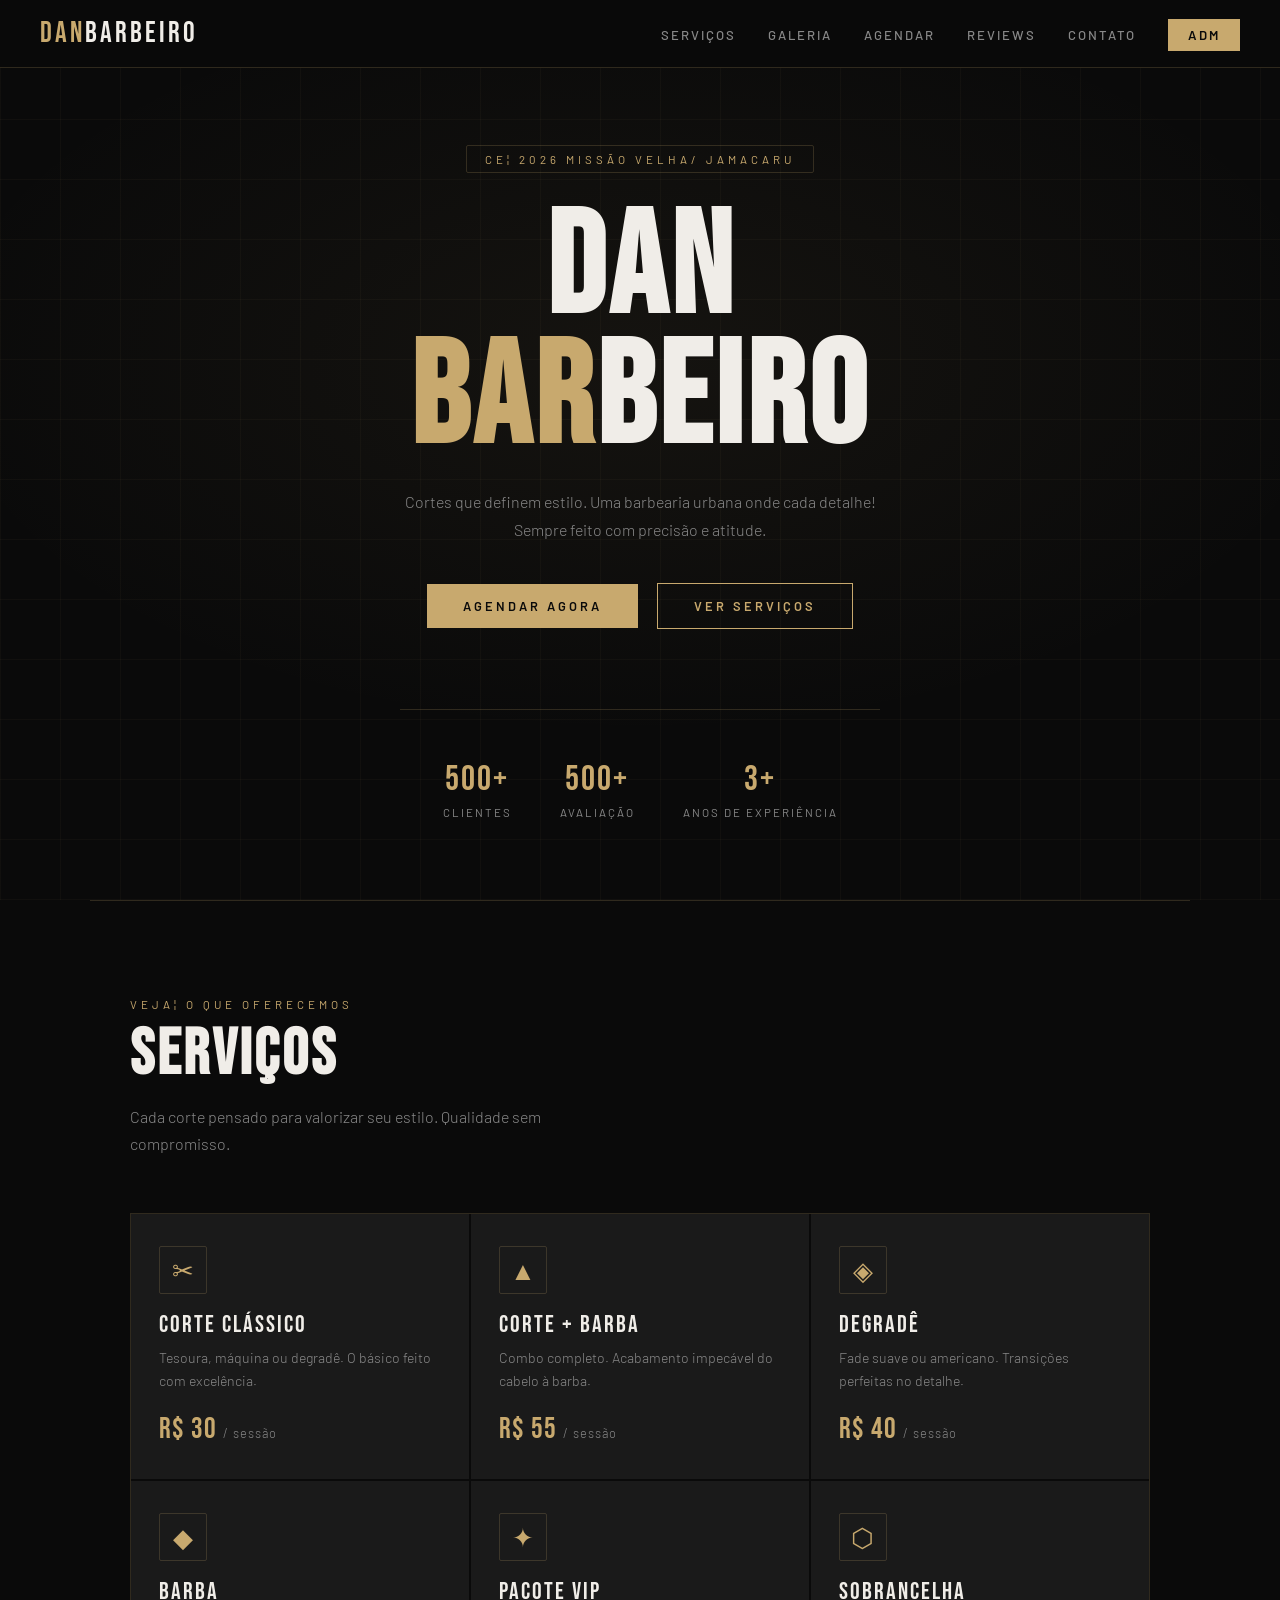
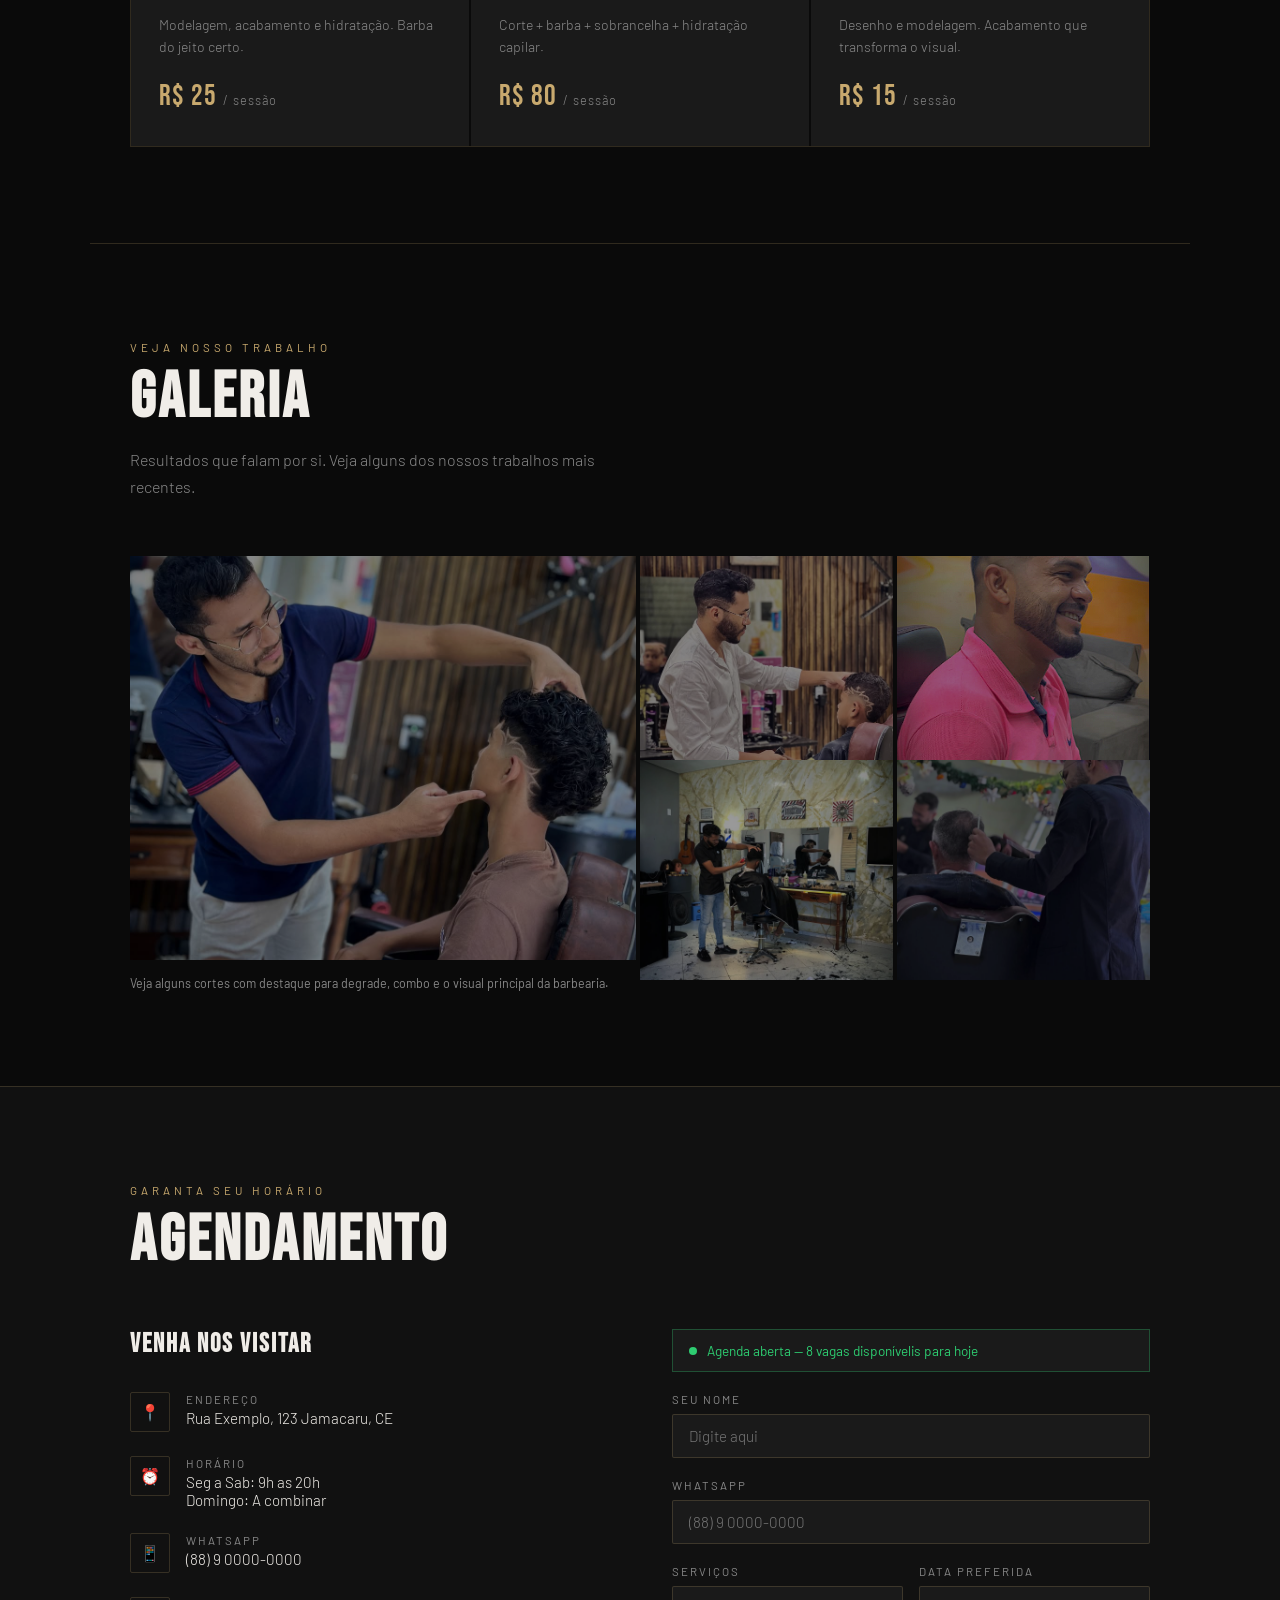
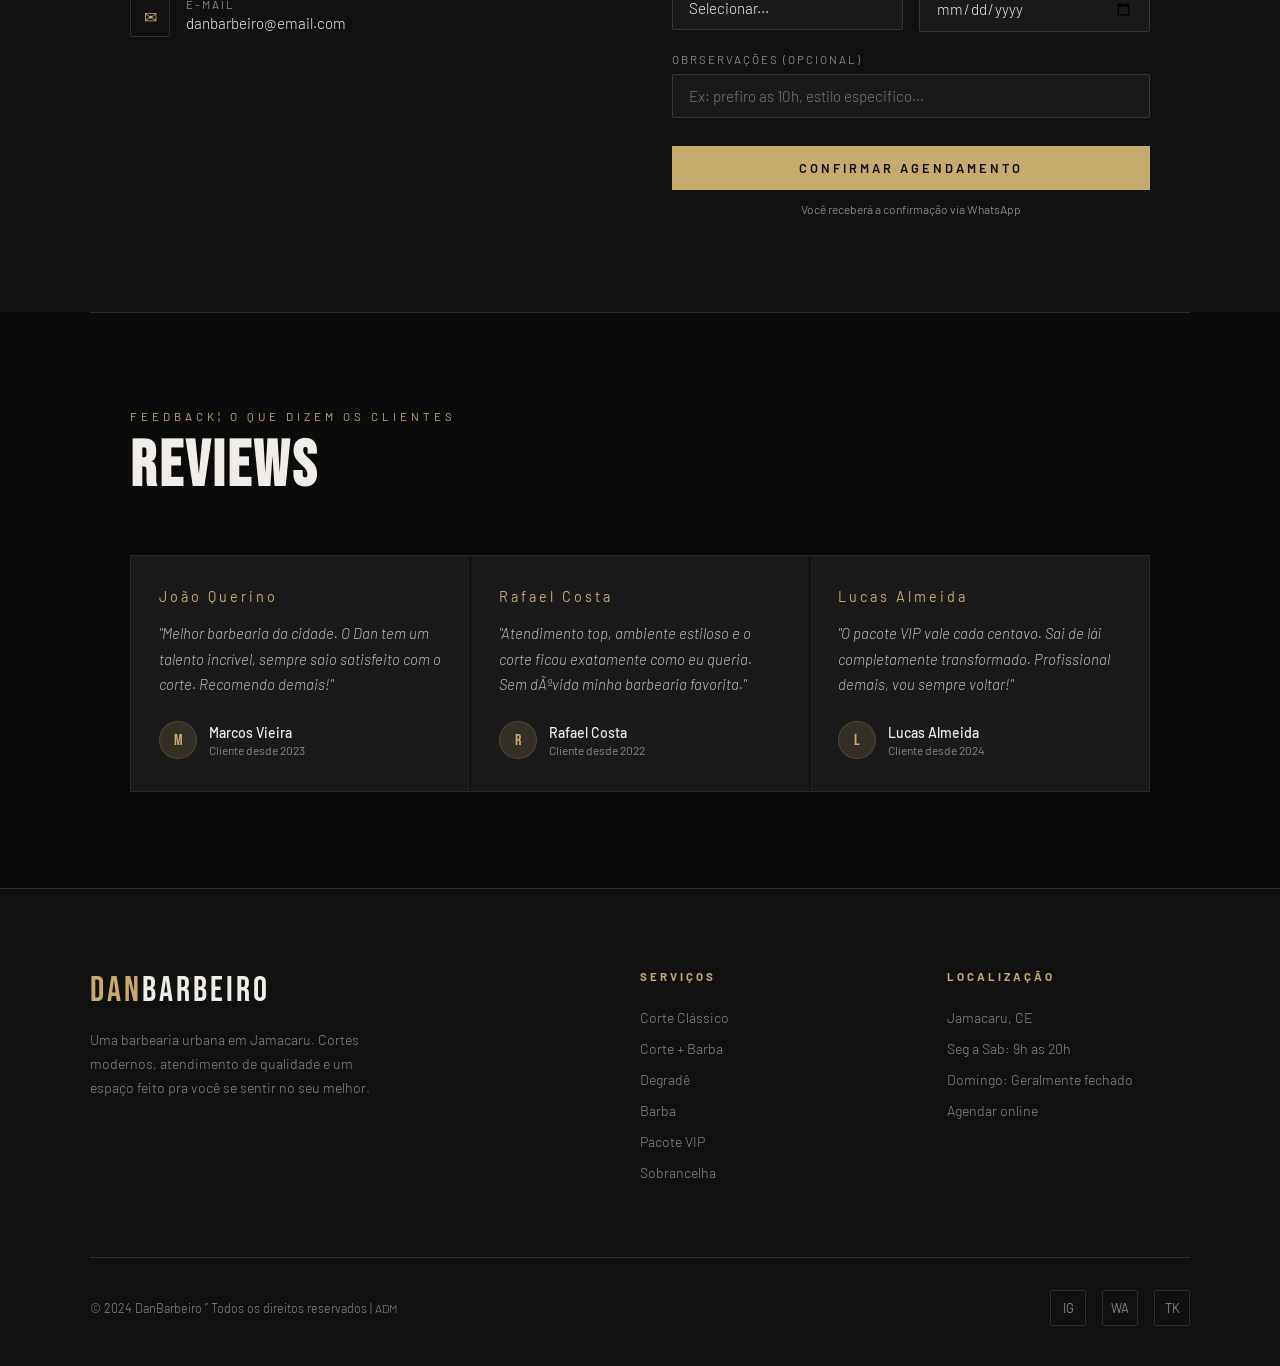
==== commit 8052c5b5: "atualização 2.2" ====
--- a/index.html
+++ b/index.html
@@ -31,7 +31,7 @@
     <span class="promo-banner-tag" id="promo-banner-tag">Veja¦ Promoção</span>
     <span class="promo-banner-text" id="promo-banner-text">Promoção especial disponivel!</span>
     <a href="#promocoes-section" class="promo-banner-btn">Ver oferta</a>
-    <button class="promo-banner-close" onclick="closeBanner()">âœ•</button>
+    <button class="promo-banner-close" onclick="closeBanner()">Ocultar</button>
   </div>
 </div>
 
@@ -42,7 +42,7 @@
   <div style="position:relative;z-index:1;">
     <div class="hero-tag fade-up">CE¦ 2026 Missão Velha/ Jamacaru</div>
     <h1 class="fade-up delay-1">DAN<br><span class="gold">BAR</span>BEIRO</h1>
-    <p class="hero-sub fade-up delay-2">Cortes que definem estilo. Uma barbearia urbana onde cada detalhe Ã© feito com precisÃ£o e atitude.</p>
+    <p class="hero-sub fade-up delay-2">Cortes que definem estilo. Uma barbearia urbana onde cada detalhe! Sempre feito com precisão e atitude.</p>
     <div class="fade-up delay-3">
       <a href="#agendamento-wrap" class="btn btn-primary">Agendar agora</a>
       <a href="#servicos" class="btn btn-outline">Ver serviços</a>
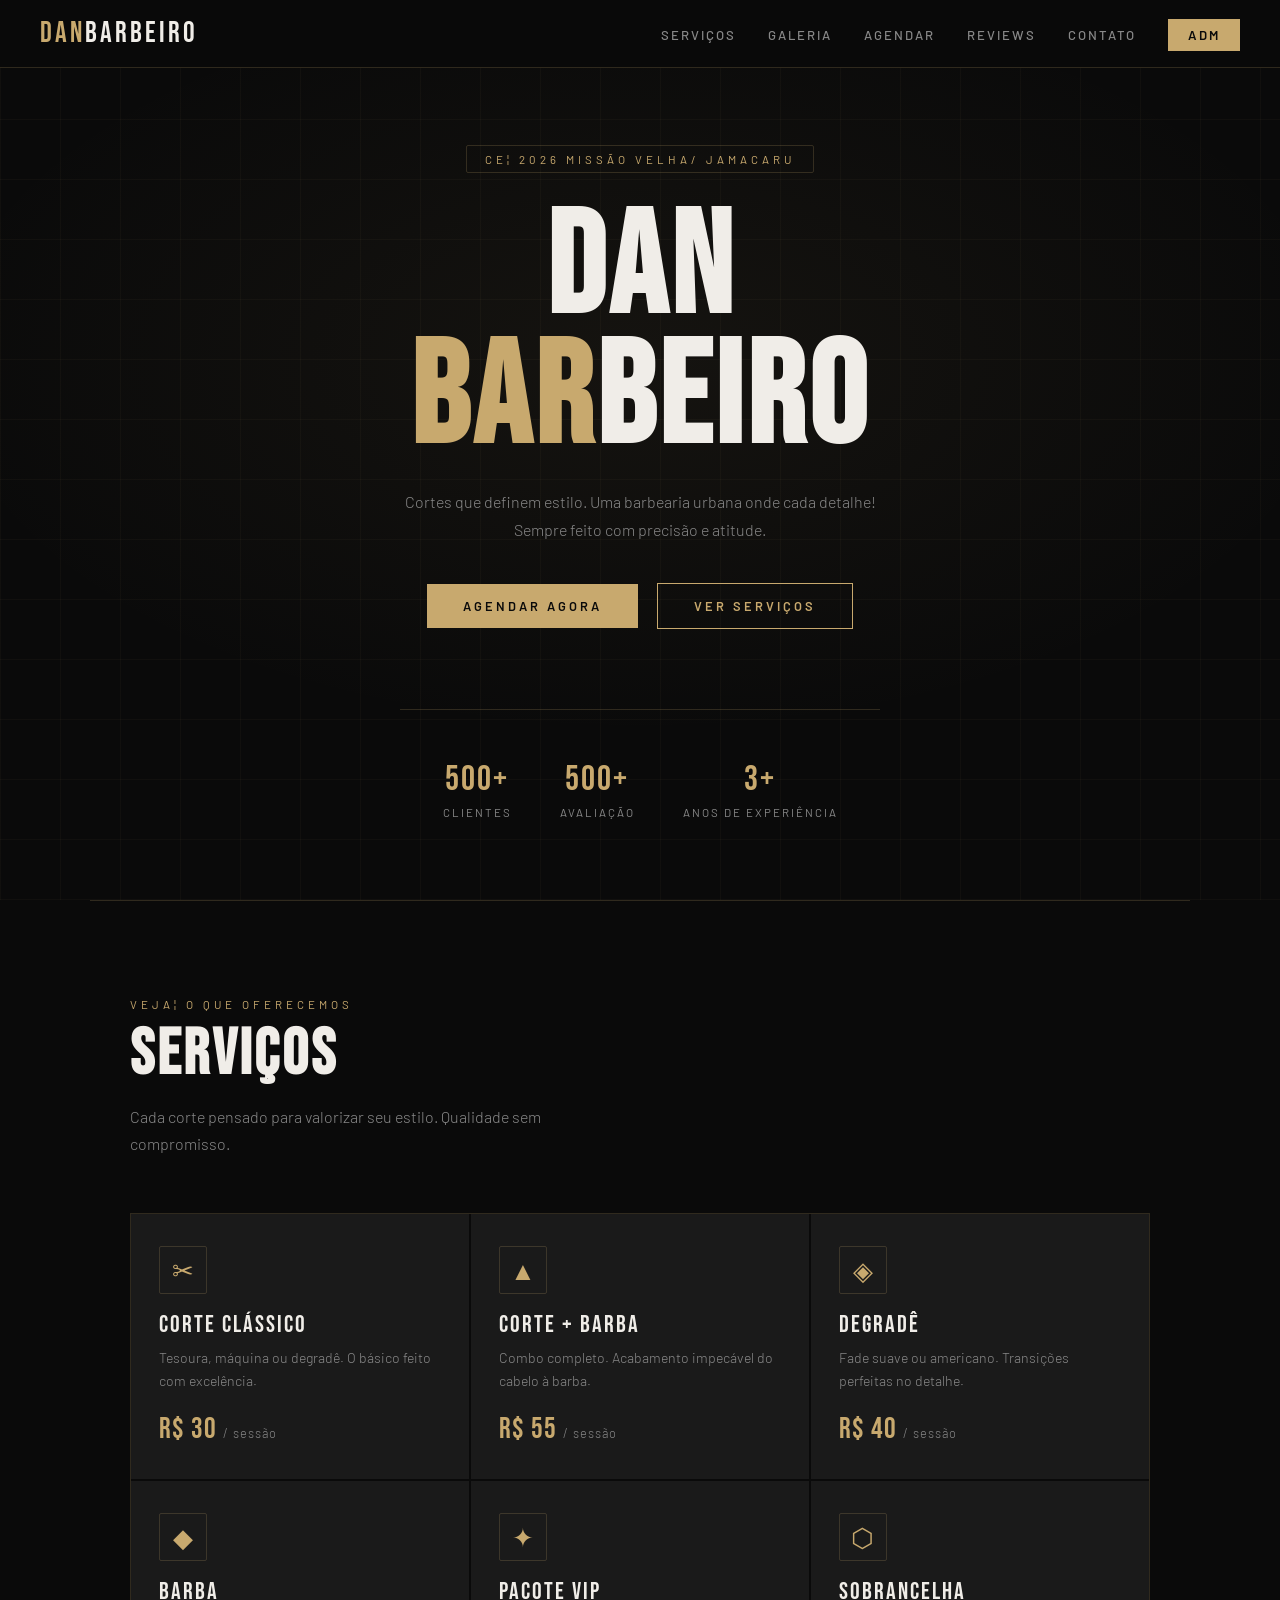
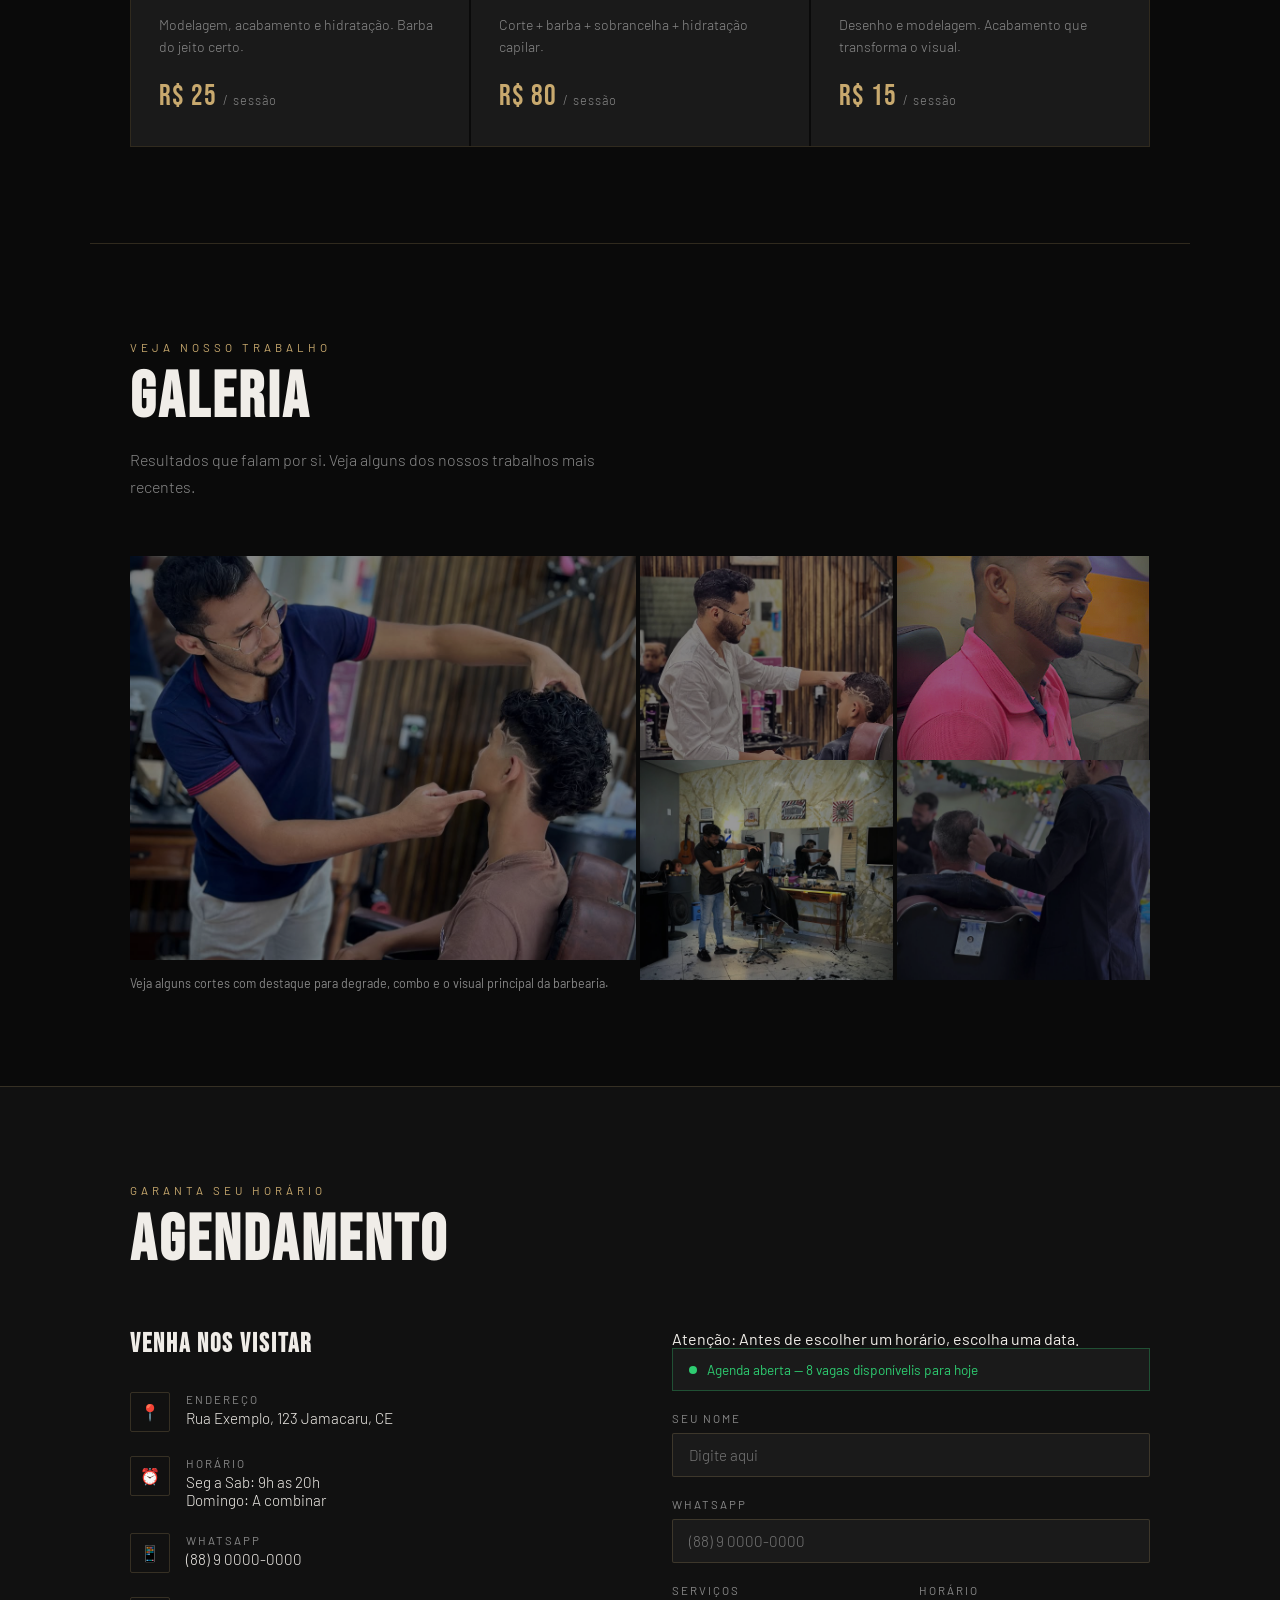
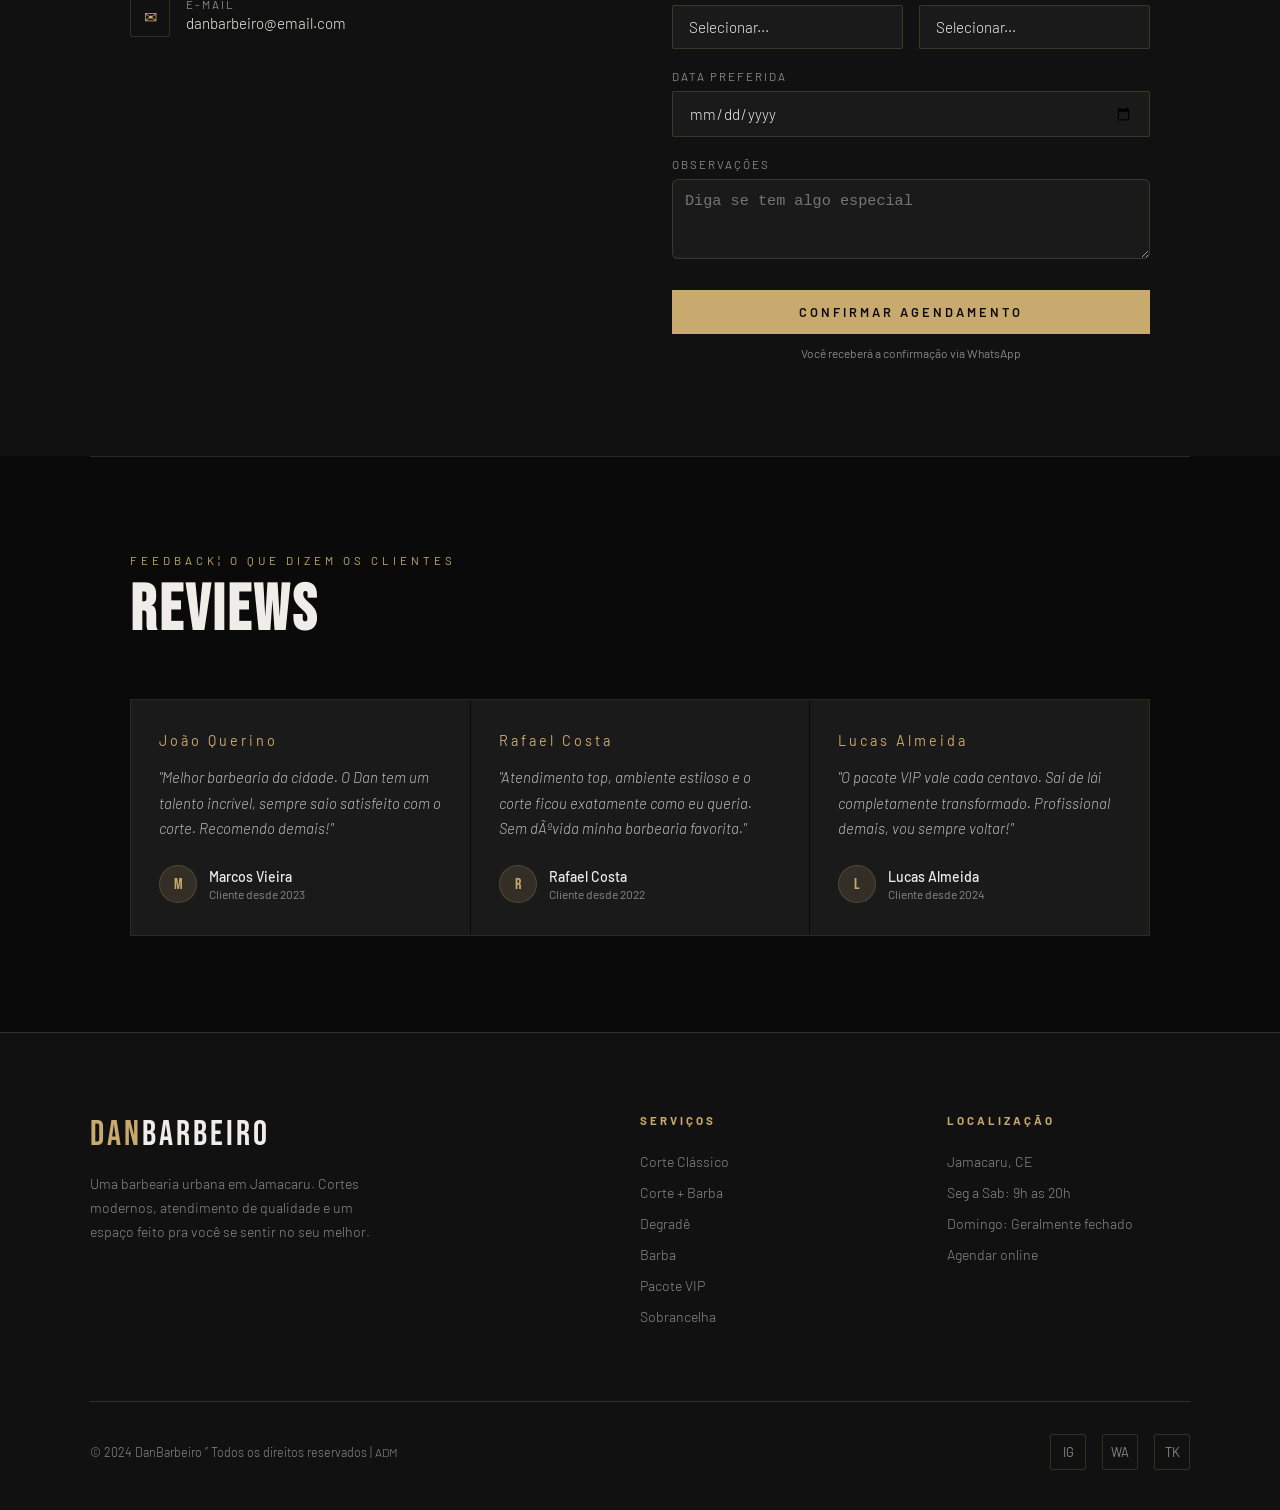
==== commit d2746d35: "atualização 2.2" ====
--- a/index.html
+++ b/index.html
@@ -129,6 +129,7 @@
         </div>
       </div>
       <div>
+        <label>Atenção: Antes de escolher um horário, escolha uma data.</label>
         <div class="agenda-status available" id="agenda-status">
           <div class="status-dot available" id="status-dot"></div>
           <span id="status-text">Agenda aberta vagas disponÃ­veis para hoje</span>
@@ -149,13 +150,19 @@
             </select>
           </div>
           <div class="form-row">
-            <label>Data preferida</label>
-            <input type="date" id="book-date" min="">
+            <label>Horário</label>
+            <select id="book-time">
+              <option value="">Selecionar...</option>
+            </select>
           </div>
         </div>
         <div class="form-row">
-          <label>Obrservações (opcional)</label>
-          <input type="text" id="book-obs" placeholder="Ex: prefiro as 10h, estilo especifico...">
+          <label>Data preferida</label>
+          <input type="date" id="book-date" min="">
+        </div>
+        <div class="form-row">
+          <label>Observações</label>
+          <textarea id="book-obs" placeholder="Diga se tem algo especial" style="min-height:80px;padding:12px;border:1px solid var(--border);border-radius:6px;background:var(--card);color:var(--text);font-size:0.95rem;width:100%;resize:vertical"></textarea>
         </div>
         <button class="btn btn-primary" style="width:100%;margin-top:0.5rem;" onclick="handleBooking()">Confirmar agendamento</button>
         <p style="font-size:0.75rem;color:var(--muted);margin-top:0.75rem;text-align:center;">Você receberá a confirmação via WhatsApp</p>
--- a/styles.css
+++ b/styles.css
@@ -171,10 +171,26 @@
 .social-link { width: 36px; height: 36px; border: 1px solid var(--border); display: grid; place-items: center; color: var(--muted); text-decoration: none; font-size: 0.8rem; border-radius: 2px; transition: all 0.2s; }
 .social-link:hover { border-color: var(--accent); color: var(--accent); }
 
-/* TOAST */
-.toast { position: fixed; bottom: 2rem; right: 2rem; background: var(--accent); color: var(--black); padding: 12px 24px; font-size: 0.85rem; font-weight: 600; letter-spacing: 1px; z-index: 999; transform: translateY(100px); opacity: 0; transition: all 0.3s; }
-.toast.show { transform: translateY(0); opacity: 1; }
-.toast.error { background: var(--danger); color: #fff; }
+/* CALENDÁRIO COM INDICADORES DE DISPONIBILIDADE */
+.calendar-day-full {
+  background-color: #e74c3c !important;
+  color: white !important;
+}
+
+.calendar-day-available {
+  background-color: #27ae60 !important;
+  color: white !important;
+}
+
+/* Melhorar aparência do select de horário */
+#book-time option:disabled {
+  color: #e74c3c;
+  font-weight: bold;
+}
+
+#book-time option:not([disabled]) {
+  color: #27ae60;
+}
 
 /* ANIMS */
 @keyframes fadeUp { from { opacity: 0; transform: translateY(30px); } to { opacity: 1; transform: translateY(0); } }
